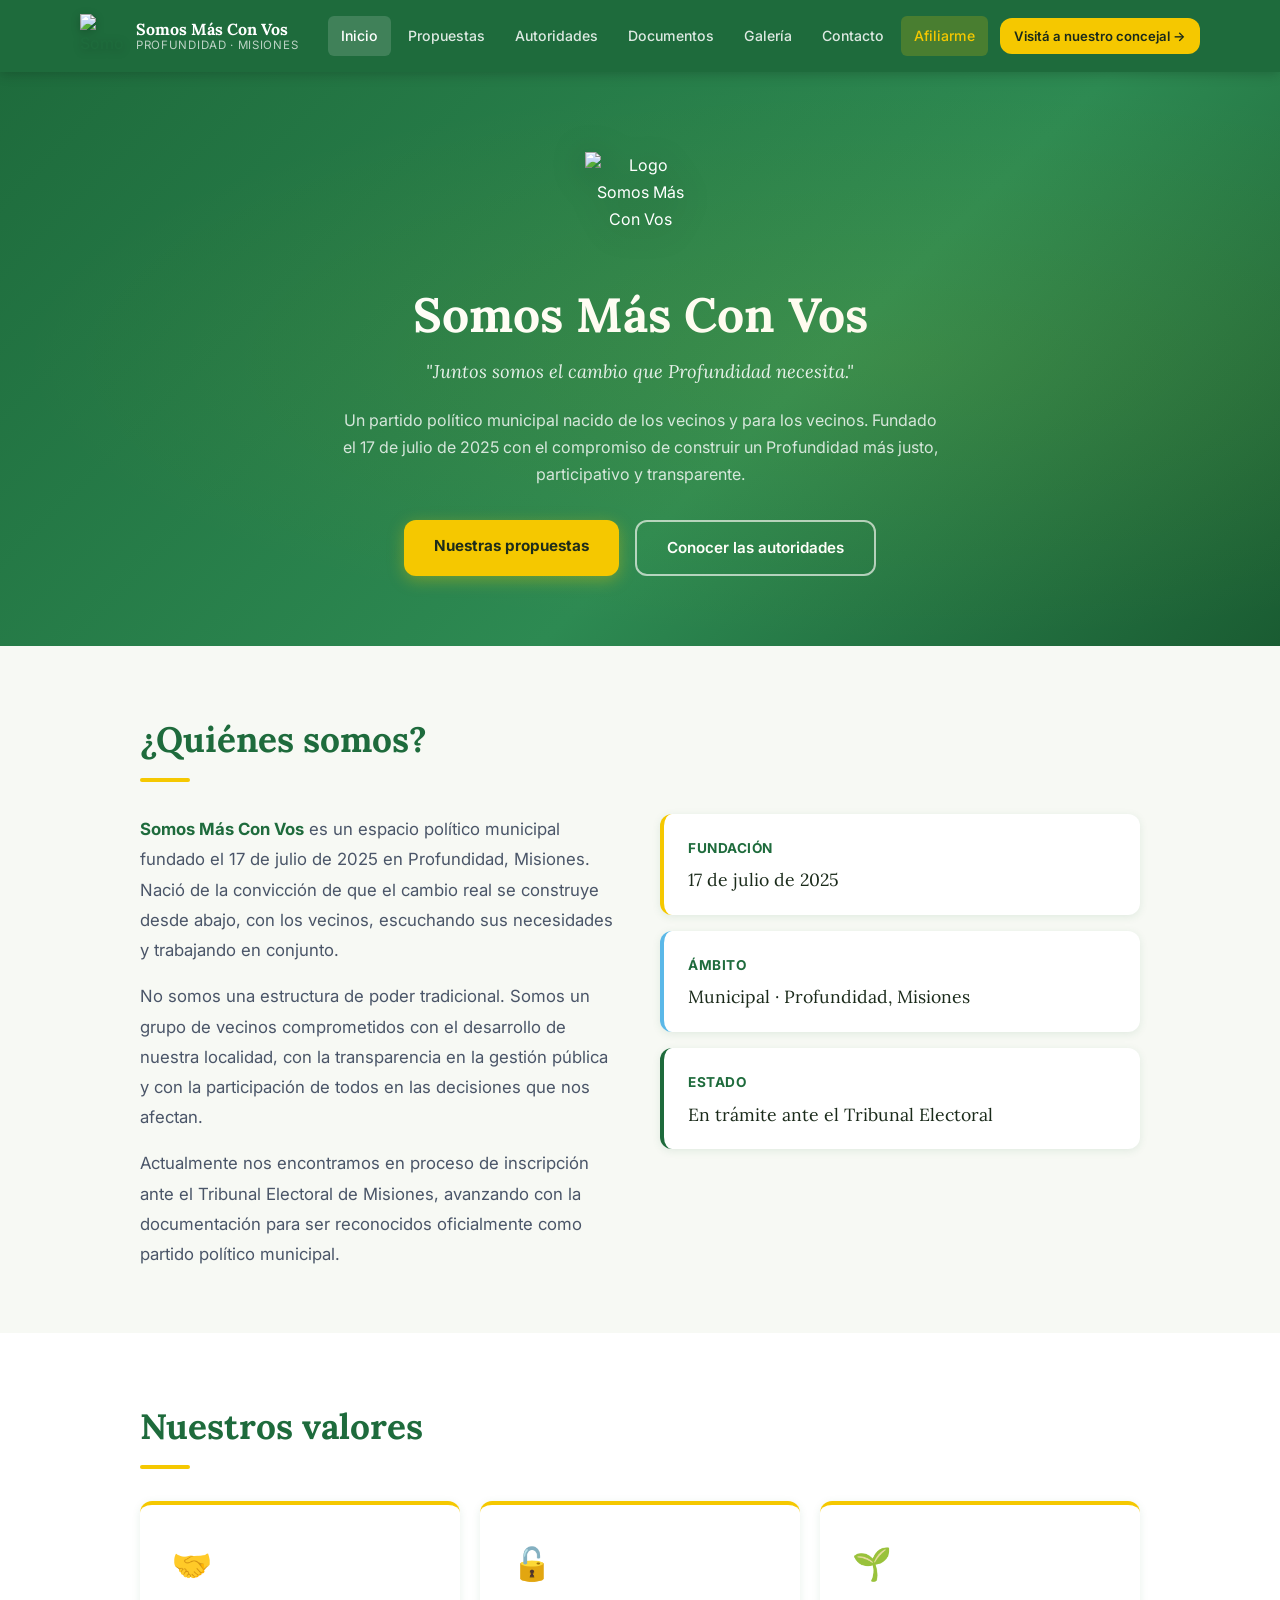
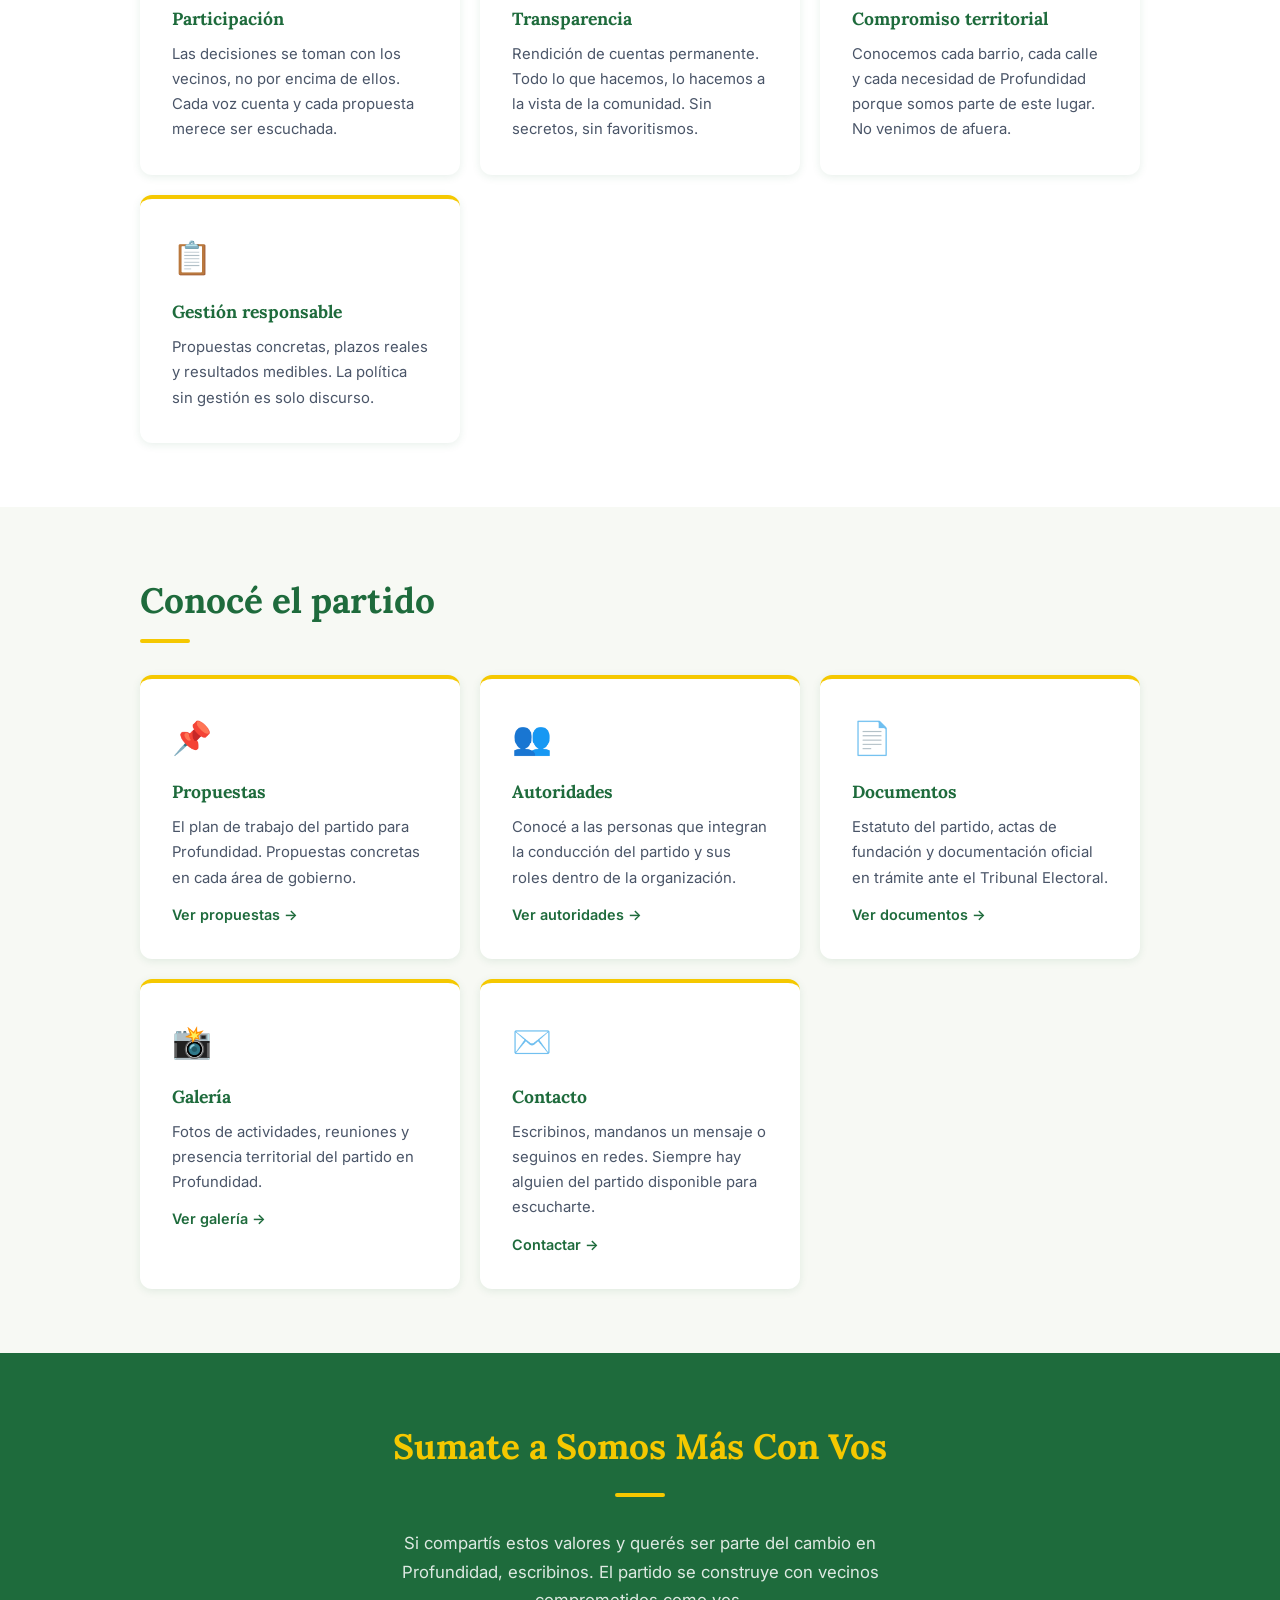
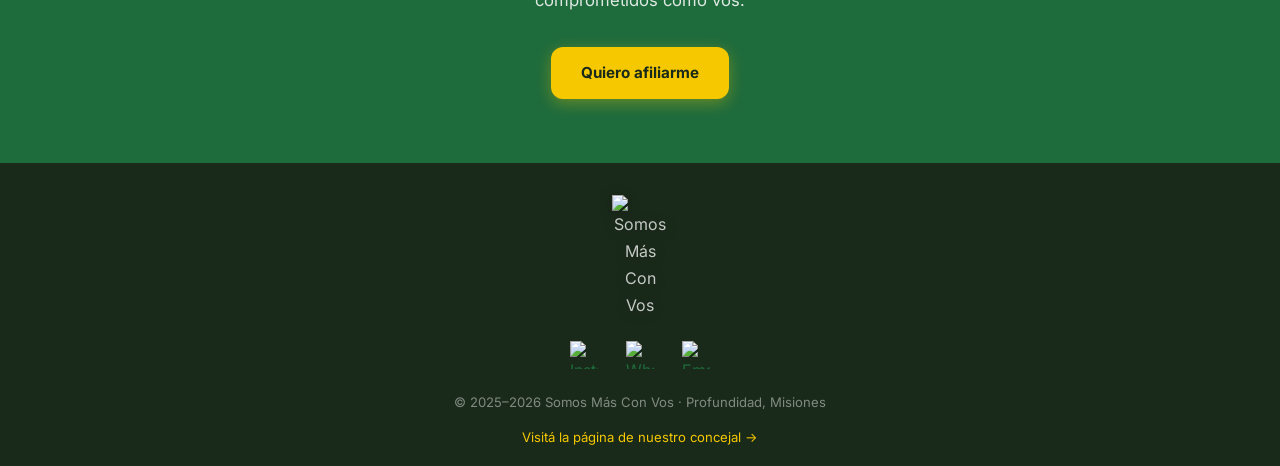
==== index.html @ 2249cd64 "Add files via upload" ====
<!DOCTYPE html>
<html lang="es">
<head>
    <meta charset="UTF-8">
    <meta name="viewport" content="width=device-width, initial-scale=1.0">
    <meta name="description" content="Somos Más Con Vos — Partido político municipal de Profundidad, Misiones. Conocé nuestras propuestas, autoridades y valores.">
    <meta property="og:title" content="Somos Más Con Vos — Profundidad, Misiones">
    <meta property="og:description" content="Juntos somos el cambio que Profundidad necesita.">
    <meta property="og:image" content="img/logo-somos.png">
    <title>Somos Más Con Vos — Profundidad, Misiones</title>
    <link rel="icon" href="img/logo-somos.png">
    <link rel="stylesheet" href="somos-estilo.css">
</head>
<body>

    <!-- HEADER -->
    <header class="somos-header">
        <div class="somos-header-inner">
            <a href="index.html" class="somos-logo">
                <img src="img/logo-somos.png" alt="Somos Más Con Vos">
                <div class="somos-logo-texto">
                    <span class="somos-logo-nombre">Somos Más Con Vos</span>
                    <span class="somos-logo-sub">Profundidad · Misiones</span>
                </div>
            </a>
            <button class="somos-hamburguesa" id="somosHamburguesa" aria-label="Abrir menú" aria-expanded="false">
                <span></span>
                <span></span>
                <span></span>
            </button>
            <nav class="somos-nav" aria-label="Navegación del partido">
                <ul>
                    <li><a href="index.html" class="activo">Inicio</a></li>
                    <li><a href="propuestas.html">Propuestas</a></li>
                    <li><a href="autoridades.html">Autoridades</a></li>
                    <li><a href="documentos.html">Documentos</a></li>
                    <li><a href="galeria.html">Galería</a></li>
                    <li><a href="contacto.html">Contacto</a></li>
                    <li><a href="afiliacion.html" style="background-color:rgba(245,200,0,0.20); color:var(--somos-amarillo);">Afiliarme</a></li>
                    <li><a href="https://gabisanchez.com.ar" target="_blank" rel="noopener" class="btn-volver-gabi">Visitá a nuestro concejal →</a></li>
                </ul>
            </nav>
        </div>
    </header>

    <main>

        <!-- HERO -->
        <section class="somos-hero" aria-label="Presentación del partido">
            <img class="somos-hero-logo" src="img/logo-somos.png" alt="Logo Somos Más Con Vos">
            <h1>Somos Más Con Vos</h1>
            <p class="frase">"Juntos somos el cambio que Profundidad necesita."</p>
            <p>Un partido político municipal nacido de los vecinos y para los vecinos. Fundado el 17 de julio de 2025 con el compromiso de construir un Profundidad más justo, participativo y transparente.</p>
            <div style="display:flex; gap:16px; justify-content:center; flex-wrap:wrap; margin-top:8px;">
                <a href="propuestas.html" class="btn-somos-primario">Nuestras propuestas</a>
                <a href="autoridades.html" class="btn-somos-secundario">Conocer las autoridades</a>
            </div>
        </section>

        <!-- QUIÉNES SOMOS -->
        <section class="somos-seccion fondo-claro" aria-labelledby="titulo-quienes">
            <div class="somos-contenedor">
                <h2 class="somos-seccion-titulo" id="titulo-quienes">¿Quiénes somos?</h2>
                <div class="somos-separador"></div>
                <div style="display:grid; grid-template-columns:1fr 1fr; gap:40px; align-items:start;">
                    <div>
                        <p style="font-size:1.05rem; color:var(--somos-gris); line-height:1.8; margin-bottom:16px;">
                            <strong style="color:var(--somos-verde);">Somos Más Con Vos</strong> es un espacio político municipal fundado el 17 de julio de 2025 en Profundidad, Misiones. Nació de la convicción de que el cambio real se construye desde abajo, con los vecinos, escuchando sus necesidades y trabajando en conjunto.
                        </p>
                        <p style="font-size:1.05rem; color:var(--somos-gris); line-height:1.8; margin-bottom:16px;">
                            No somos una estructura de poder tradicional. Somos un grupo de vecinos comprometidos con el desarrollo de nuestra localidad, con la transparencia en la gestión pública y con la participación de todos en las decisiones que nos afectan.
                        </p>
                        <p style="font-size:1.05rem; color:var(--somos-gris); line-height:1.8;">
                            Actualmente nos encontramos en proceso de inscripción ante el Tribunal Electoral de Misiones, avanzando con la documentación para ser reconocidos oficialmente como partido político municipal.
                        </p>
                    </div>
                    <div style="display:flex; flex-direction:column; gap:16px;">
                        <div style="background:var(--blanco); border-radius:var(--radio-md); padding:20px 24px; box-shadow:var(--sombra-sm); border-left:4px solid var(--somos-amarillo);">
                            <strong style="color:var(--somos-verde); font-size:0.85rem; text-transform:uppercase; letter-spacing:0.04em;">Fundación</strong>
                            <p style="font-size:1.1rem; color:var(--somos-oscuro); margin-top:4px; font-family:var(--fuente-titulo);">17 de julio de 2025</p>
                        </div>
                        <div style="background:var(--blanco); border-radius:var(--radio-md); padding:20px 24px; box-shadow:var(--sombra-sm); border-left:4px solid var(--somos-celeste);">
                            <strong style="color:var(--somos-verde); font-size:0.85rem; text-transform:uppercase; letter-spacing:0.04em;">Ámbito</strong>
                            <p style="font-size:1.1rem; color:var(--somos-oscuro); margin-top:4px; font-family:var(--fuente-titulo);">Municipal · Profundidad, Misiones</p>
                        </div>
                        <div style="background:var(--blanco); border-radius:var(--radio-md); padding:20px 24px; box-shadow:var(--sombra-sm); border-left:4px solid var(--somos-verde);">
                            <strong style="color:var(--somos-verde); font-size:0.85rem; text-transform:uppercase; letter-spacing:0.04em;">Estado</strong>
                            <p style="font-size:1.1rem; color:var(--somos-oscuro); margin-top:4px; font-family:var(--fuente-titulo);">En trámite ante el Tribunal Electoral</p>
                        </div>
                    </div>
                </div>
            </div>
        </section>

        <!-- VALORES -->
        <section class="somos-seccion" aria-labelledby="titulo-valores">
            <div class="somos-contenedor">
                <h2 class="somos-seccion-titulo" id="titulo-valores">Nuestros valores</h2>
                <div class="somos-separador"></div>
                <div class="somos-cards">
                    <div class="somos-card">
                        <div style="font-size:2rem; margin-bottom:12px;" aria-hidden="true">🤝</div>
                        <h3>Participación</h3>
                        <p>Las decisiones se toman con los vecinos, no por encima de ellos. Cada voz cuenta y cada propuesta merece ser escuchada.</p>
                    </div>
                    <div class="somos-card">
                        <div style="font-size:2rem; margin-bottom:12px;" aria-hidden="true">🔓</div>
                        <h3>Transparencia</h3>
                        <p>Rendición de cuentas permanente. Todo lo que hacemos, lo hacemos a la vista de la comunidad. Sin secretos, sin favoritismos.</p>
                    </div>
                    <div class="somos-card">
                        <div style="font-size:2rem; margin-bottom:12px;" aria-hidden="true">🌱</div>
                        <h3>Compromiso territorial</h3>
                        <p>Conocemos cada barrio, cada calle y cada necesidad de Profundidad porque somos parte de este lugar. No venimos de afuera.</p>
                    </div>
                    <div class="somos-card">
                        <div style="font-size:2rem; margin-bottom:12px;" aria-hidden="true">📋</div>
                        <h3>Gestión responsable</h3>
                        <p>Propuestas concretas, plazos reales y resultados medibles. La política sin gestión es solo discurso.</p>
                    </div>
                </div>
            </div>
        </section>

        <!-- SECCIONES DEL PARTIDO -->
        <section class="somos-seccion fondo-claro" aria-labelledby="titulo-secciones">
            <div class="somos-contenedor">
                <h2 class="somos-seccion-titulo" id="titulo-secciones">Conocé el partido</h2>
                <div class="somos-separador"></div>
                <div class="somos-cards">

                    <a href="propuestas.html" class="somos-card" style="text-decoration:none; display:block;">
                        <div style="font-size:2rem; margin-bottom:12px;" aria-hidden="true">📌</div>
                        <h3>Propuestas</h3>
                        <p>El plan de trabajo del partido para Profundidad. Propuestas concretas en cada área de gobierno.</p>
                        <p style="margin-top:12px; color:var(--somos-verde); font-weight:600; font-size:0.9rem;">Ver propuestas →</p>
                    </a>

                    <a href="autoridades.html" class="somos-card" style="text-decoration:none; display:block;">
                        <div style="font-size:2rem; margin-bottom:12px;" aria-hidden="true">👥</div>
                        <h3>Autoridades</h3>
                        <p>Conocé a las personas que integran la conducción del partido y sus roles dentro de la organización.</p>
                        <p style="margin-top:12px; color:var(--somos-verde); font-weight:600; font-size:0.9rem;">Ver autoridades →</p>
                    </a>

                    <a href="documentos.html" class="somos-card" style="text-decoration:none; display:block;">
                        <div style="font-size:2rem; margin-bottom:12px;" aria-hidden="true">📄</div>
                        <h3>Documentos</h3>
                        <p>Estatuto del partido, actas de fundación y documentación oficial en trámite ante el Tribunal Electoral.</p>
                        <p style="margin-top:12px; color:var(--somos-verde); font-weight:600; font-size:0.9rem;">Ver documentos →</p>
                    </a>

                    <a href="galeria.html" class="somos-card" style="text-decoration:none; display:block;">
                        <div style="font-size:2rem; margin-bottom:12px;" aria-hidden="true">📸</div>
                        <h3>Galería</h3>
                        <p>Fotos de actividades, reuniones y presencia territorial del partido en Profundidad.</p>
                        <p style="margin-top:12px; color:var(--somos-verde); font-weight:600; font-size:0.9rem;">Ver galería →</p>
                    </a>

                    <a href="contacto.html" class="somos-card" style="text-decoration:none; display:block;">
                        <div style="font-size:2rem; margin-bottom:12px;" aria-hidden="true">✉️</div>
                        <h3>Contacto</h3>
                        <p>Escribinos, mandanos un mensaje o seguinos en redes. Siempre hay alguien del partido disponible para escucharte.</p>
                        <p style="margin-top:12px; color:var(--somos-verde); font-weight:600; font-size:0.9rem;">Contactar →</p>
                    </a>

                </div>
            </div>
        </section>

        <!-- CTA FINAL -->
        <section class="somos-seccion fondo-verde" aria-label="Sumate al partido">
            <div class="somos-contenedor" style="text-align:center;">
                <h2 class="somos-seccion-titulo">Sumate a Somos Más Con Vos</h2>
                <div class="somos-separador" style="margin:16px auto var(--espacio-md);"></div>
                <p style="font-size:1.05rem; opacity:0.85; max-width:560px; margin:0 auto 32px; line-height:1.7;">
                    Si compartís estos valores y querés ser parte del cambio en Profundidad, escribinos. El partido se construye con vecinos comprometidos como vos.
                </p>
                <a href="afiliacion.html" class="btn-somos-primario">Quiero afiliarme</a>
            </div>
        </section>

    </main>

    <!-- FOOTER -->
    <footer class="somos-footer">
        <img class="somos-footer-logo" src="img/logo-somos.png" alt="Somos Más Con Vos">
        <nav class="somos-redes" aria-label="Redes sociales">
            <a href="https://www.instagram.com/somos.mas.con.vos" target="_blank" rel="noopener" aria-label="Instagram">
                <img src="img/instagram.png" alt="Instagram Somos Más Con Vos">
            </a>
            <a href="https://wa.me/+5493765148121" target="_blank" rel="noopener" aria-label="WhatsApp">
                <img src="img/whatsapp.png" alt="WhatsApp">
            </a>
            <a href="mailto:contacto.somosmasconvos@gmail.com" aria-label="Email">
                <img src="img/email.png" alt="Email">
            </a>
        </nav>
        <p id="footer-copy-somos"></p>
        <a href="https://gabisanchez.com.ar" target="_blank" rel="noopener" class="volver-gabi">Visitá la página de nuestro concejal →</a>
    </footer>

<script>document.getElementById("footer-copy-somos").innerHTML="&copy; 2025–"+new Date().getFullYear()+" Somos Más Con Vos · Profundidad, Misiones";</script>
    <script>
        (function(){
            var btn = document.getElementById('somosHamburguesa');
            var nav = document.querySelector('.somos-nav');
            if (!btn || !nav) return;
            btn.addEventListener('click', function(){
                var abierto = nav.classList.toggle('abierto');
                btn.classList.toggle('activo', abierto);
                btn.setAttribute('aria-expanded', String(abierto));
            });
            nav.querySelectorAll('a').forEach(function(a){
                a.addEventListener('click', function(){
                    nav.classList.remove('abierto');
                    btn.classList.remove('activo');
                    btn.setAttribute('aria-expanded','false');
                });
            });
        })();
    </script>
</body>
</html>
---- somos-estilo.css ----
/* ============================================================
   somos-estilo.css — Hoja de estilos de Somos Más Con Vos
   Identidad visual propia basada en los colores del logo
   ============================================================ */

@import url('https://fonts.googleapis.com/css2?family=Lora:ital,wght@0,400;0,600;0,700;1,400&family=Inter:wght@300;400;500;600&display=swap');

/* ============================================================
   VARIABLES
   ============================================================ */
:root {
    /* Paleta del partido */
    --somos-amarillo:     #f5c800;
    --somos-celeste:      #5bb8e8;
    --somos-verde:        #1e6b3c;
    --somos-marron:       #8b5e3c;
    --somos-oscuro:       #1a2a1a;
    --somos-claro:        #f7f9f4;
    --somos-gris:         #4a5568;
    --somos-gris-claro:   #e8ede8;
    --blanco:             #ffffff;

    /* Tipografías */
    --fuente-titulo: 'Lora', Georgia, serif;
    --fuente-cuerpo: 'Inter', 'Segoe UI', sans-serif;

    /* Espaciados */
    --espacio-xs:  0.5rem;
    --espacio-sm:  1rem;
    --espacio-md:  2rem;
    --espacio-lg:  4rem;

    /* Bordes y sombras */
    --radio-sm:   6px;
    --radio-md:   12px;
    --radio-lg:   20px;
    --sombra-sm:  0 2px 8px rgba(30, 107, 60, 0.10);
    --sombra-md:  0 4px 20px rgba(30, 107, 60, 0.15);
    --sombra-lg:  0 8px 40px rgba(30, 107, 60, 0.20);

    --transicion: 0.25s ease;
}

/* ============================================================
   RESET Y BASE
   ============================================================ */
*, *::before, *::after {
    box-sizing: border-box;
    margin: 0;
    padding: 0;
}

html { font-size: 16px; scroll-behavior: smooth; }

body {
    font-family: var(--fuente-cuerpo);
    background-color: var(--blanco);
    color: var(--somos-oscuro);
    line-height: 1.7;
    -webkit-font-smoothing: antialiased;
}

img  { max-width: 100%; height: auto; display: block; }
ul   { list-style: none; }

a {
    color: var(--somos-verde);
    text-decoration: none;
    transition: color var(--transicion);
}
a:hover { color: var(--somos-oscuro); }

/* ============================================================
   HEADER
   ============================================================ */
.somos-header {
    position: sticky;
    top: 0;
    z-index: 100;
    background-color: var(--somos-verde);
    box-shadow: 0 2px 12px rgba(0,0,0,0.20);
}

.somos-header-inner {
    display: flex;
    justify-content: space-between;
    align-items: center;
    padding: 0 40px;
    height: 72px;
    max-width: 1200px;
    margin: 0 auto;
}

.somos-logo {
    display: flex;
    align-items: center;
    gap: 12px;
    text-decoration: none;
}

.somos-logo img {
    width: 44px;
    height: 44px;
    object-fit: contain;
    filter: drop-shadow(0 2px 4px rgba(0,0,0,0.20));
}

.somos-logo-texto {
    display: flex;
    flex-direction: column;
    line-height: 1.2;
}

.somos-logo-nombre {
    font-family: var(--fuente-titulo);
    font-size: 1rem;
    font-weight: 700;
    color: var(--blanco);
}

.somos-logo-sub {
    font-size: 0.72rem;
    color: rgba(255,255,255,0.70);
    text-transform: uppercase;
    letter-spacing: 0.06em;
}

/* ---- Navegación ---- */
.somos-nav ul {
    display: flex;
    gap: 4px;
    align-items: center;
}

.somos-nav ul li a {
    display: block;
    padding: 8px 13px;
    color: rgba(255,255,255,0.85);
    font-size: 0.88rem;
    font-weight: 500;
    border-radius: var(--radio-sm);
    transition: background-color var(--transicion), color var(--transicion);
}

.somos-nav ul li a:hover,
.somos-nav ul li a.activo {
    background-color: rgba(255,255,255,0.15);
    color: var(--blanco);
}

/* Botón "Volver al sitio de Gabi" */
.somos-nav .btn-volver-gabi {
    margin-left: 8px;
    padding: 7px 14px;
    background-color: var(--somos-amarillo);
    color: var(--somos-oscuro) !important;
    font-weight: 600;
    border-radius: var(--radio-md);
    font-size: 0.82rem;
}

.somos-nav .btn-volver-gabi:hover {
    background-color: #ffd700;
    background-color: var(--blanco);
    color: var(--somos-verde) !important;
}

/* ============================================================
   HERO
   ============================================================ */
.somos-hero {
    background: linear-gradient(135deg, var(--somos-verde) 0%, #2d8a52 60%, #1a5c32 100%);
    color: var(--blanco);
    text-align: center;
    padding: 80px 20px 70px;
    position: relative;
    overflow: hidden;
}

.somos-hero::before {
    content: '';
    position: absolute;
    inset: 0;
    background: radial-gradient(ellipse at 70% 50%, rgba(245,200,0,0.08) 0%, transparent 70%);
    pointer-events: none;
}

.somos-hero-logo {
    width: 110px;
    height: 110px;
    object-fit: contain;
    margin: 0 auto 24px;
    filter: drop-shadow(0 4px 16px rgba(0,0,0,0.30));
}

.somos-hero h1 {
    font-family: var(--fuente-titulo);
    font-size: clamp(2rem, 4vw, 3rem);
    font-weight: 700;
    margin-bottom: 12px;
    line-height: 1.2;
}

.somos-hero .frase {
    font-family: var(--fuente-titulo);
    font-style: italic;
    font-size: 1.15rem;
    opacity: 0.88;
    margin-bottom: 20px;
    max-width: 620px;
    margin-left: auto;
    margin-right: auto;
}

.somos-hero p {
    font-size: 1rem;
    max-width: 600px;
    margin: 0 auto 32px;
    opacity: 0.80;
    line-height: 1.7;
}

/* ============================================================
   BOTONES
   ============================================================ */
.btn-somos-primario {
    display: inline-block;
    padding: 13px 30px;
    background-color: var(--somos-amarillo);
    color: var(--somos-oscuro);
    font-weight: 700;
    font-size: 0.95rem;
    border-radius: var(--radio-md);
    transition: background-color var(--transicion), transform var(--transicion);
    box-shadow: 0 4px 16px rgba(245,200,0,0.35);
}

.btn-somos-primario:hover {
    background-color: #ffd700;
    color: var(--somos-oscuro);
    transform: translateY(-2px);
}

.btn-somos-secundario {
    display: inline-block;
    padding: 13px 30px;
    background-color: transparent;
    color: var(--blanco);
    font-weight: 600;
    font-size: 0.95rem;
    border: 2px solid rgba(255,255,255,0.65);
    border-radius: var(--radio-md);
    transition: background-color var(--transicion), border-color var(--transicion), transform var(--transicion);
}

.btn-somos-secundario:hover {
    background-color: rgba(255,255,255,0.12);
    border-color: var(--blanco);
    color: var(--blanco);
    transform: translateY(-2px);
}

.btn-somos-accion {
    display: inline-block;
    padding: 10px 24px;
    background-color: var(--somos-verde);
    color: var(--blanco);
    font-weight: 600;
    font-size: 0.9rem;
    border-radius: var(--radio-sm);
    transition: background-color var(--transicion), transform var(--transicion);
}

.btn-somos-accion:hover {
    background-color: var(--somos-oscuro);
    color: var(--blanco);
    transform: translateY(-2px);
}

/* ============================================================
   SECCIÓN GENÉRICA
   ============================================================ */
.somos-seccion {
    padding: var(--espacio-lg) 20px;
}

.somos-seccion.fondo-claro {
    background-color: var(--somos-claro);
}

.somos-seccion.fondo-verde {
    background-color: var(--somos-verde);
    color: var(--blanco);
}

.somos-contenedor {
    max-width: 1000px;
    margin: 0 auto;
}

.somos-seccion-titulo {
    font-family: var(--fuente-titulo);
    font-size: clamp(1.6rem, 3vw, 2.2rem);
    color: var(--somos-verde);
    margin-bottom: 8px;
}

.somos-seccion.fondo-verde .somos-seccion-titulo {
    color: var(--somos-amarillo);
}

.somos-separador {
    width: 50px;
    height: 4px;
    background-color: var(--somos-amarillo);
    border-radius: 2px;
    margin-bottom: var(--espacio-md);
}

/* ============================================================
   CARDS GENÉRICAS
   ============================================================ */
.somos-cards {
    display: grid;
    grid-template-columns: repeat(auto-fit, minmax(260px, 1fr));
    gap: 20px;
    margin-top: var(--espacio-md);
}

.somos-card {
    background-color: var(--blanco);
    border-radius: var(--radio-md);
    box-shadow: var(--sombra-sm);
    padding: var(--espacio-md);
    border-top: 4px solid var(--somos-amarillo);
    transition: transform var(--transicion), box-shadow var(--transicion);
}

.somos-card:hover {
    transform: translateY(-5px);
    box-shadow: var(--sombra-lg);
}

.somos-card h3 {
    font-family: var(--fuente-titulo);
    font-size: 1.1rem;
    color: var(--somos-verde);
    margin-bottom: 8px;
}

.somos-card p {
    font-size: 0.93rem;
    color: var(--somos-gris);
    line-height: 1.7;
}

/* ============================================================
   FOOTER
   ============================================================ */
.somos-footer {
    background-color: var(--somos-oscuro);
    color: rgba(255,255,255,0.75);
    text-align: center;
    padding: var(--espacio-md) 20px var(--espacio-sm);
}

.somos-footer-logo {
    width: 56px;
    margin: 0 auto var(--espacio-sm);
    filter: drop-shadow(0 2px 6px rgba(0,0,0,0.30));
}

.somos-redes {
    display: flex;
    justify-content: center;
    gap: 16px;
    margin-bottom: var(--espacio-sm);
    flex-wrap: wrap;
}

.somos-redes a {
    display: flex;
    align-items: center;
    justify-content: center;
    width: 40px;
    height: 40px;
    border-radius: 50%;
    background-color: transparent;
    transition: transform var(--transicion), opacity var(--transicion);
}

.somos-redes a:hover {
    transform: translateY(-3px);
    opacity: 0.80;
}

.somos-redes img {
    width: 28px;
    height: 28px;
    object-fit: contain;
}

.somos-redes a:hover img {
    opacity: 0.75;
}

.somos-footer p {
    font-size: 0.82rem;
    color: rgba(255,255,255,0.45);
    margin-top: var(--espacio-sm);
}

.somos-footer .volver-gabi {
    display: inline-block;
    margin-top: 12px;
    font-size: 0.82rem;
    color: var(--somos-amarillo);
    border-bottom: 1px solid transparent;
    transition: border-color var(--transicion);
}

.somos-footer .volver-gabi:hover {
    border-bottom-color: var(--somos-amarillo);
    color: var(--somos-amarillo);
}

/* ============================================================
   MENÚ HAMBURGUESA
   ============================================================ */
.somos-hamburguesa {
    display: none;
    flex-direction: column;
    justify-content: center;
    gap: 5px;
    background: none;
    border: none;
    cursor: pointer;
    padding: 8px;
    border-radius: var(--radio-sm);
    transition: background-color var(--transicion);
}

.somos-hamburguesa:hover {
    background-color: rgba(255,255,255,0.10);
}

.somos-hamburguesa span {
    display: block;
    width: 24px;
    height: 2px;
    background-color: var(--blanco);
    border-radius: 2px;
    transition: transform 0.3s ease, opacity 0.3s ease;
}

.somos-hamburguesa.activo span:nth-child(1) {
    transform: translateY(7px) rotate(45deg);
}
.somos-hamburguesa.activo span:nth-child(2) {
    opacity: 0;
}
.somos-hamburguesa.activo span:nth-child(3) {
    transform: translateY(-7px) rotate(-45deg);
}

/* ============================================================
   MEDIA QUERIES
   ============================================================ */
@media (max-width: 900px) {
    .somos-header {
        position: relative;
    }

    .somos-header-inner {
        flex-direction: row;
        justify-content: space-between;
        height: auto;
        padding: 12px 16px;
        flex-wrap: nowrap;
    }

    .somos-hamburguesa {
        display: flex;
        flex-shrink: 0;
    }

    .somos-nav {
        display: none;
        position: absolute;
        top: 100%;
        left: 0;
        right: 0;
        background-color: var(--somos-verde);
        padding: 12px 16px 20px;
        box-shadow: 0 8px 24px rgba(0,0,0,0.25);
        z-index: 99;
    }

    .somos-nav.abierto {
        display: block;
    }

    .somos-nav ul {
        flex-direction: column;
        gap: 4px;
        align-items: stretch;
    }

    .somos-nav ul li a {
        font-size: 0.95rem;
        padding: 10px 14px;
        display: block;
        border-radius: var(--radio-sm);
    }

    .somos-nav .btn-volver-gabi {
        margin-left: 0;
        margin-top: 8px;
        text-align: center;
        display: block;
    }

    .somos-hero {
        padding: 56px 20px 48px;
    }

    .somos-hero-logo {
        width: 80px;
        height: 80px;
    }

    .somos-seccion {
        padding: var(--espacio-md) 16px;
    }
}
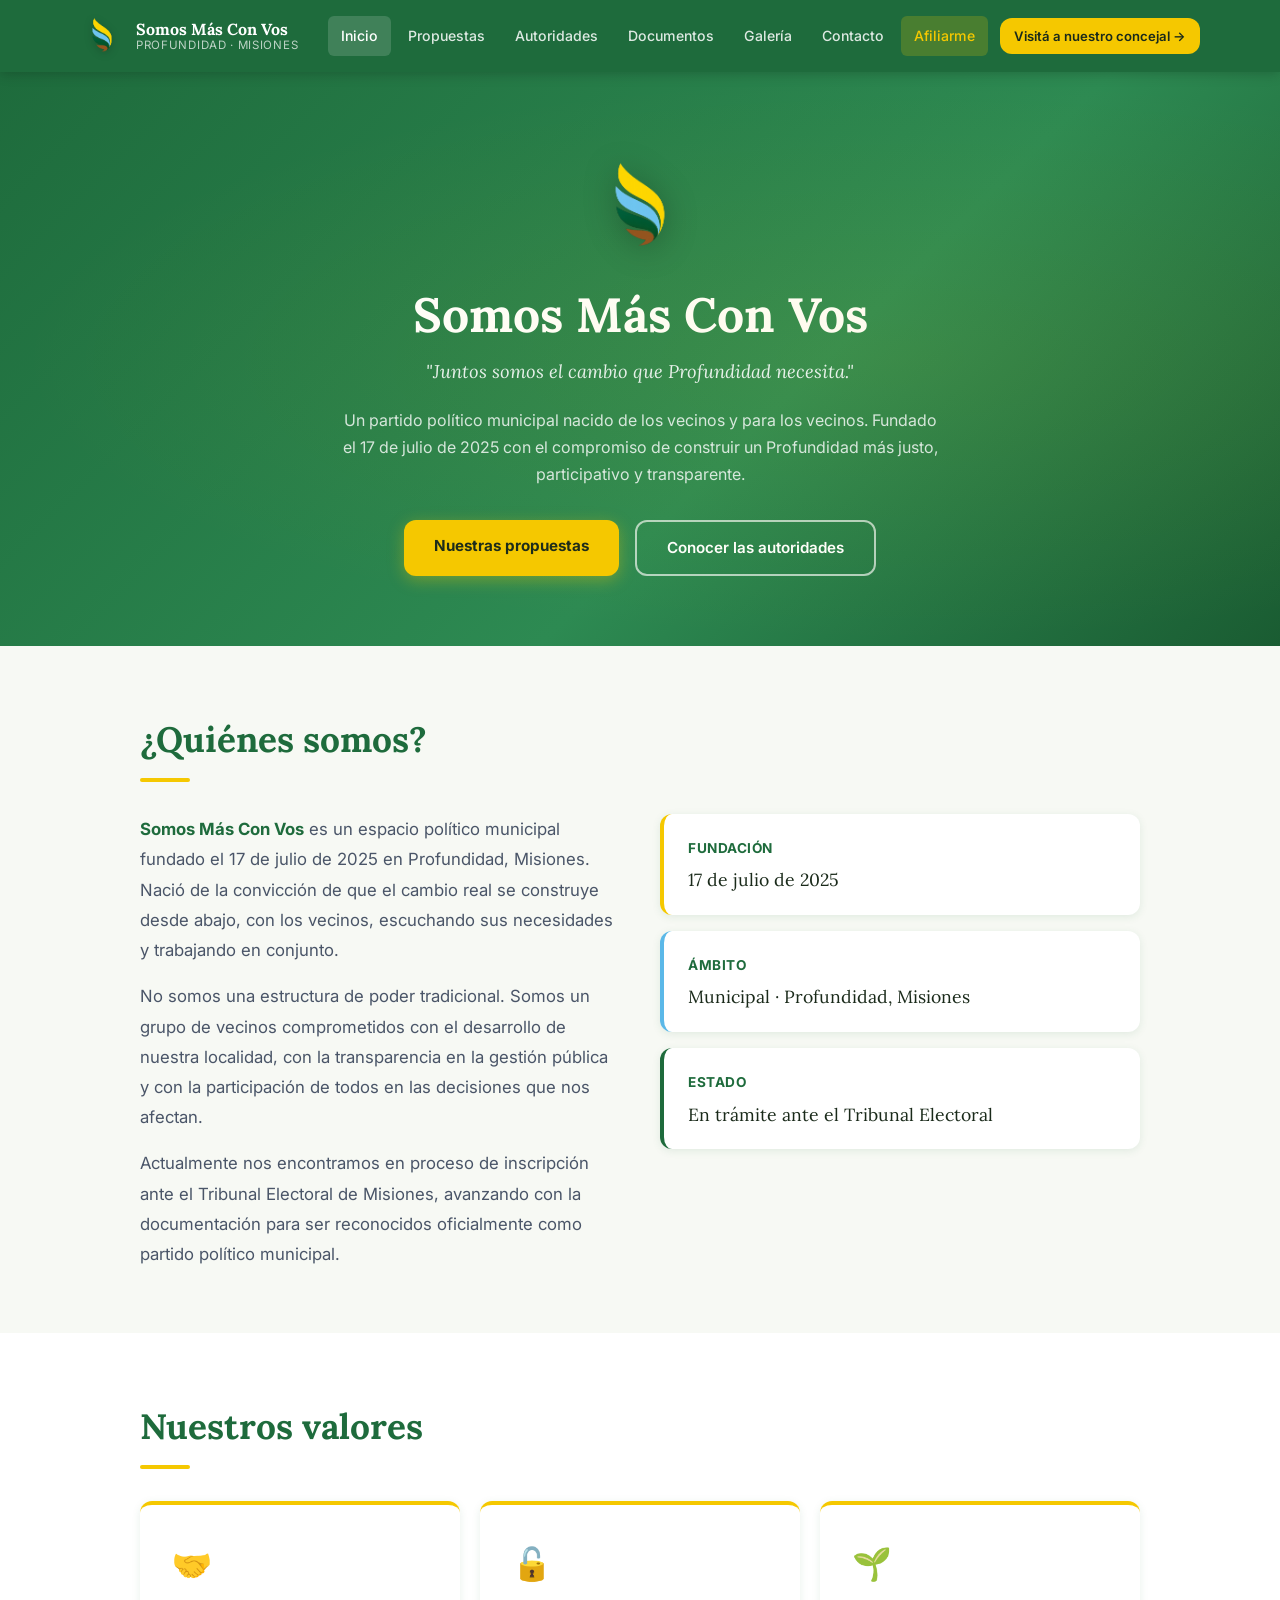
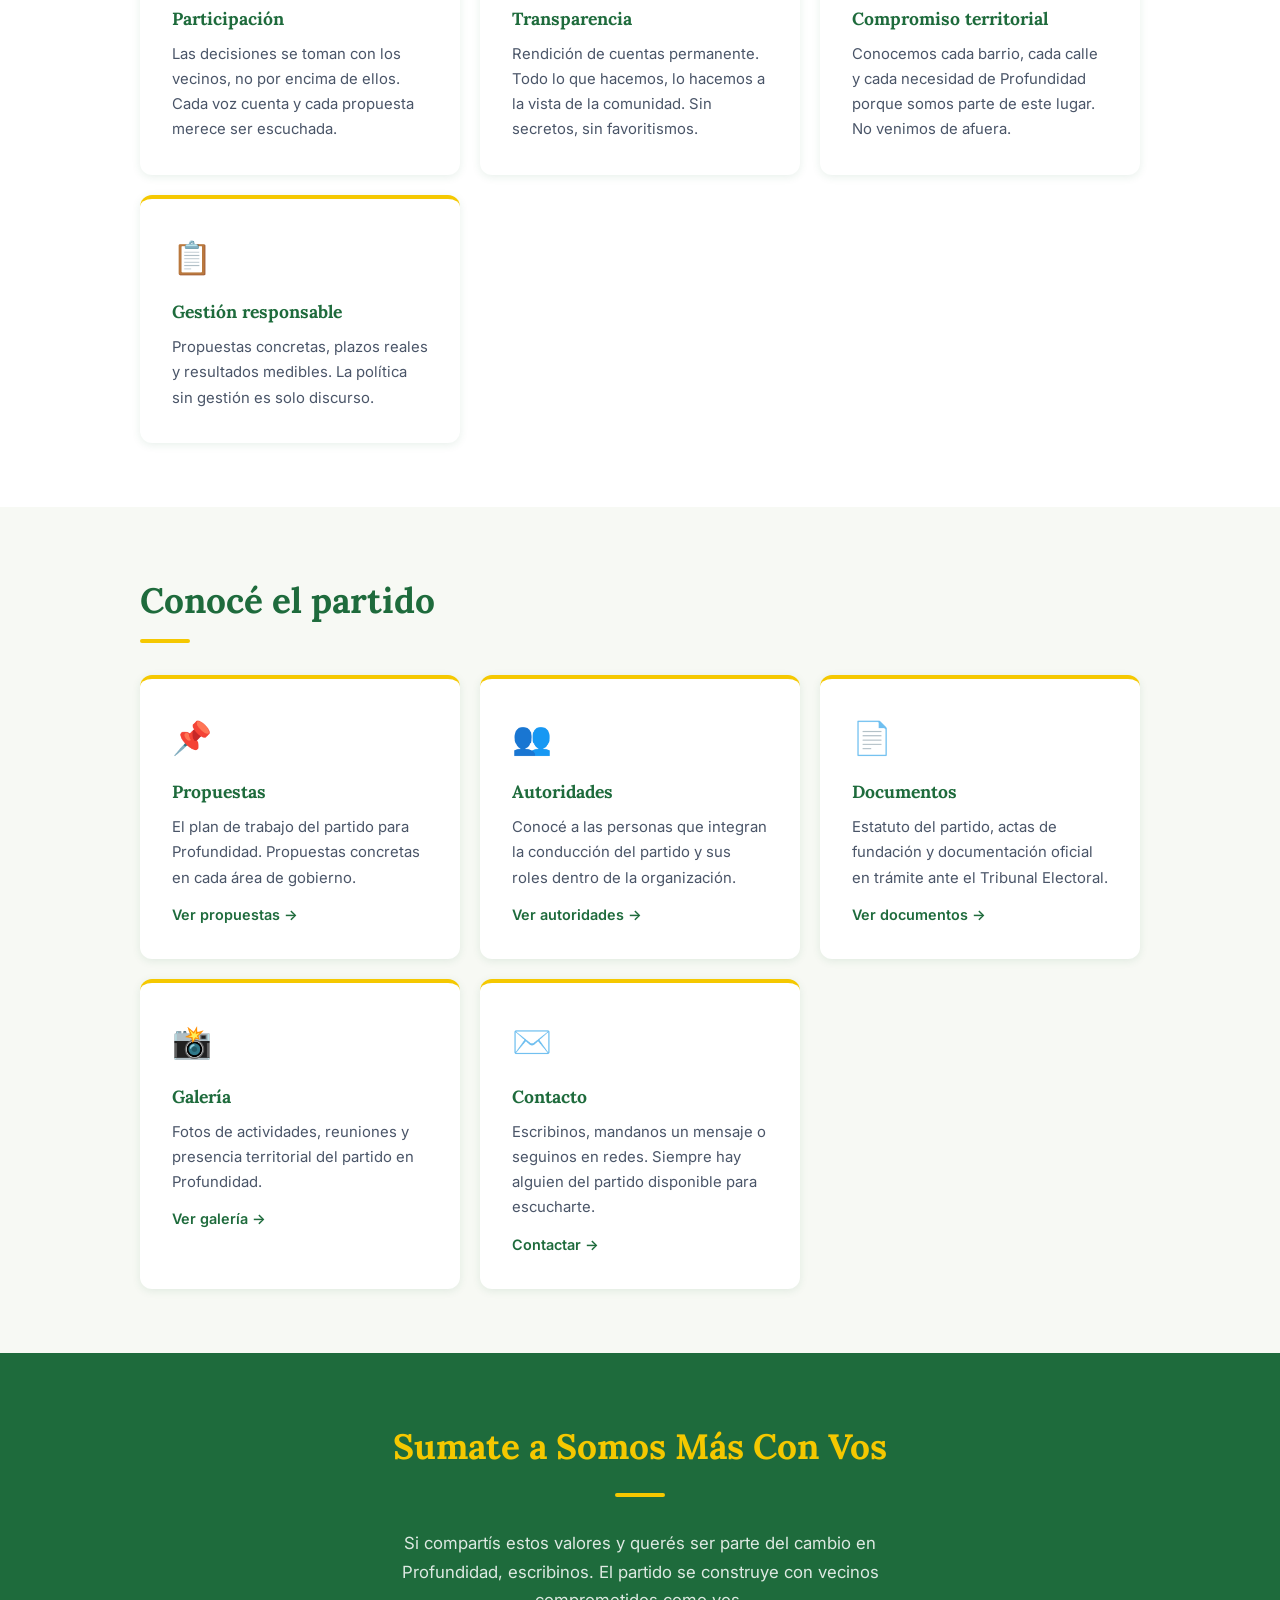
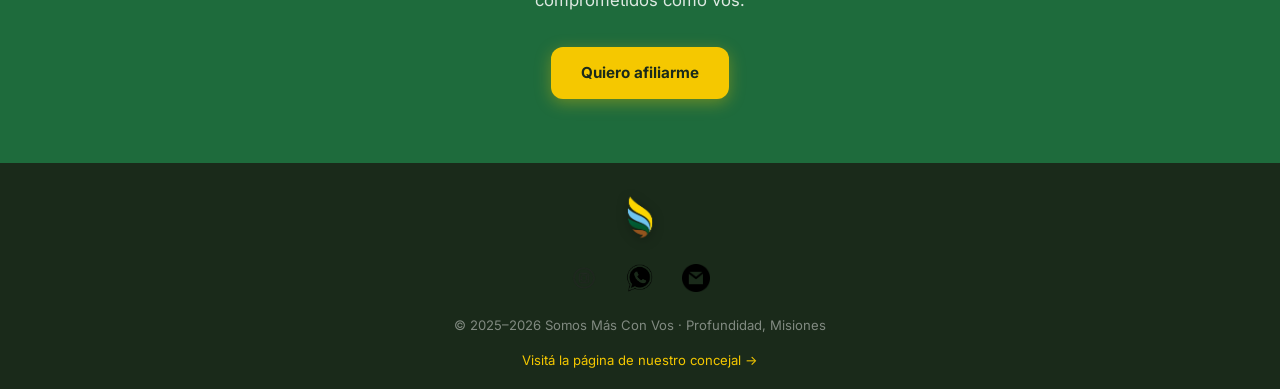
==== commit f91502cd: "Update index.html" ====
--- a/index.html
+++ b/index.html
@@ -4,9 +4,21 @@
     <meta charset="UTF-8">
     <meta name="viewport" content="width=device-width, initial-scale=1.0">
     <meta name="description" content="Somos Más Con Vos — Partido político municipal de Profundidad, Misiones. Conocé nuestras propuestas, autoridades y valores.">
+
+    <!-- Open Graph (WhatsApp, Facebook, Telegram, etc.) -->
     <meta property="og:title" content="Somos Más Con Vos — Profundidad, Misiones">
     <meta property="og:description" content="Juntos somos el cambio que Profundidad necesita.">
-    <meta property="og:image" content="img/logo-somos.png">
+    <meta property="og:image" content="https://somosmasconvos.com.ar/img/logo-somos.png">
+    <meta property="og:url" content="https://somosmasconvos.com.ar/">
+    <meta property="og:type" content="website">
+    <meta property="og:locale" content="es_AR">
+
+    <!-- Twitter / X -->
+    <meta name="twitter:card" content="summary_large_image">
+    <meta name="twitter:title" content="Somos Más Con Vos — Profundidad, Misiones">
+    <meta name="twitter:description" content="Juntos somos el cambio que Profundidad necesita.">
+    <meta name="twitter:image" content="https://somosmasconvos.com.ar/img/logo-somos.png">
+
     <title>Somos Más Con Vos — Profundidad, Misiones</title>
     <link rel="icon" href="img/logo-somos.png">
     <link rel="stylesheet" href="somos-estilo.css">
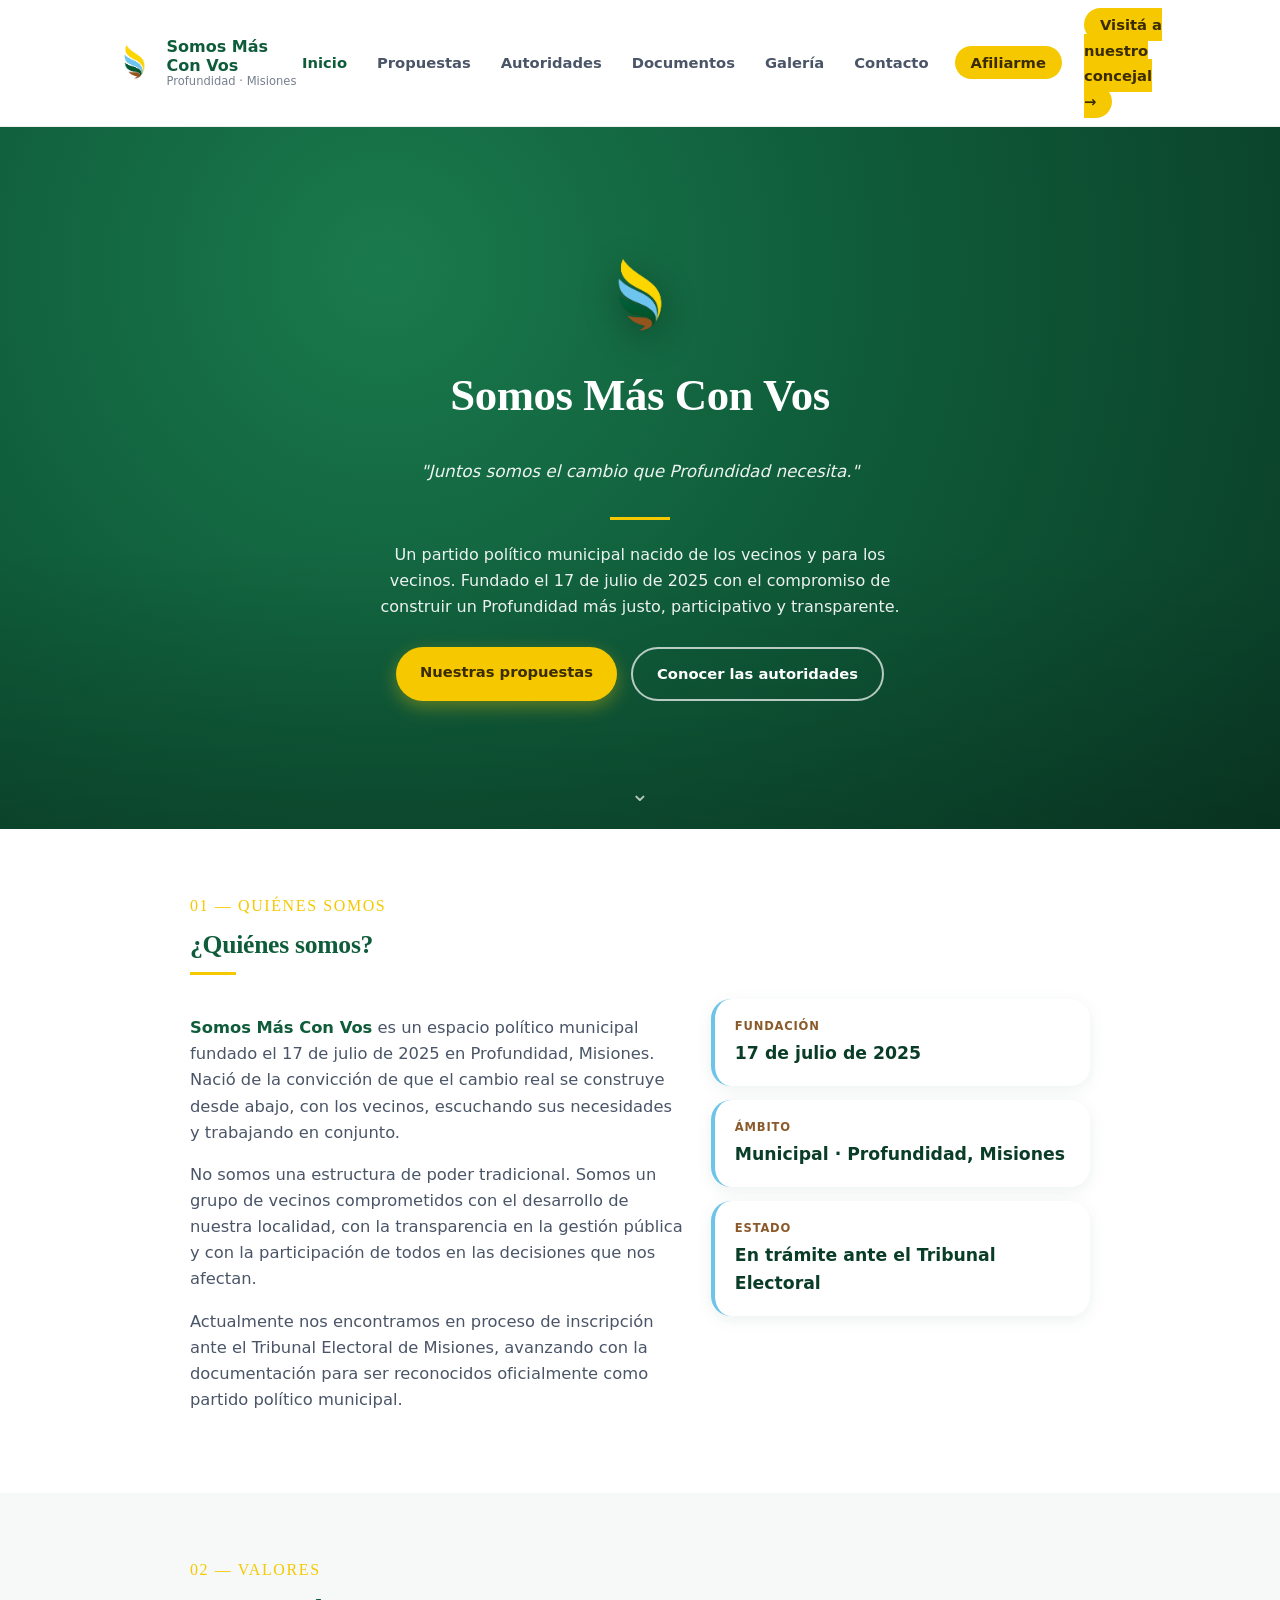
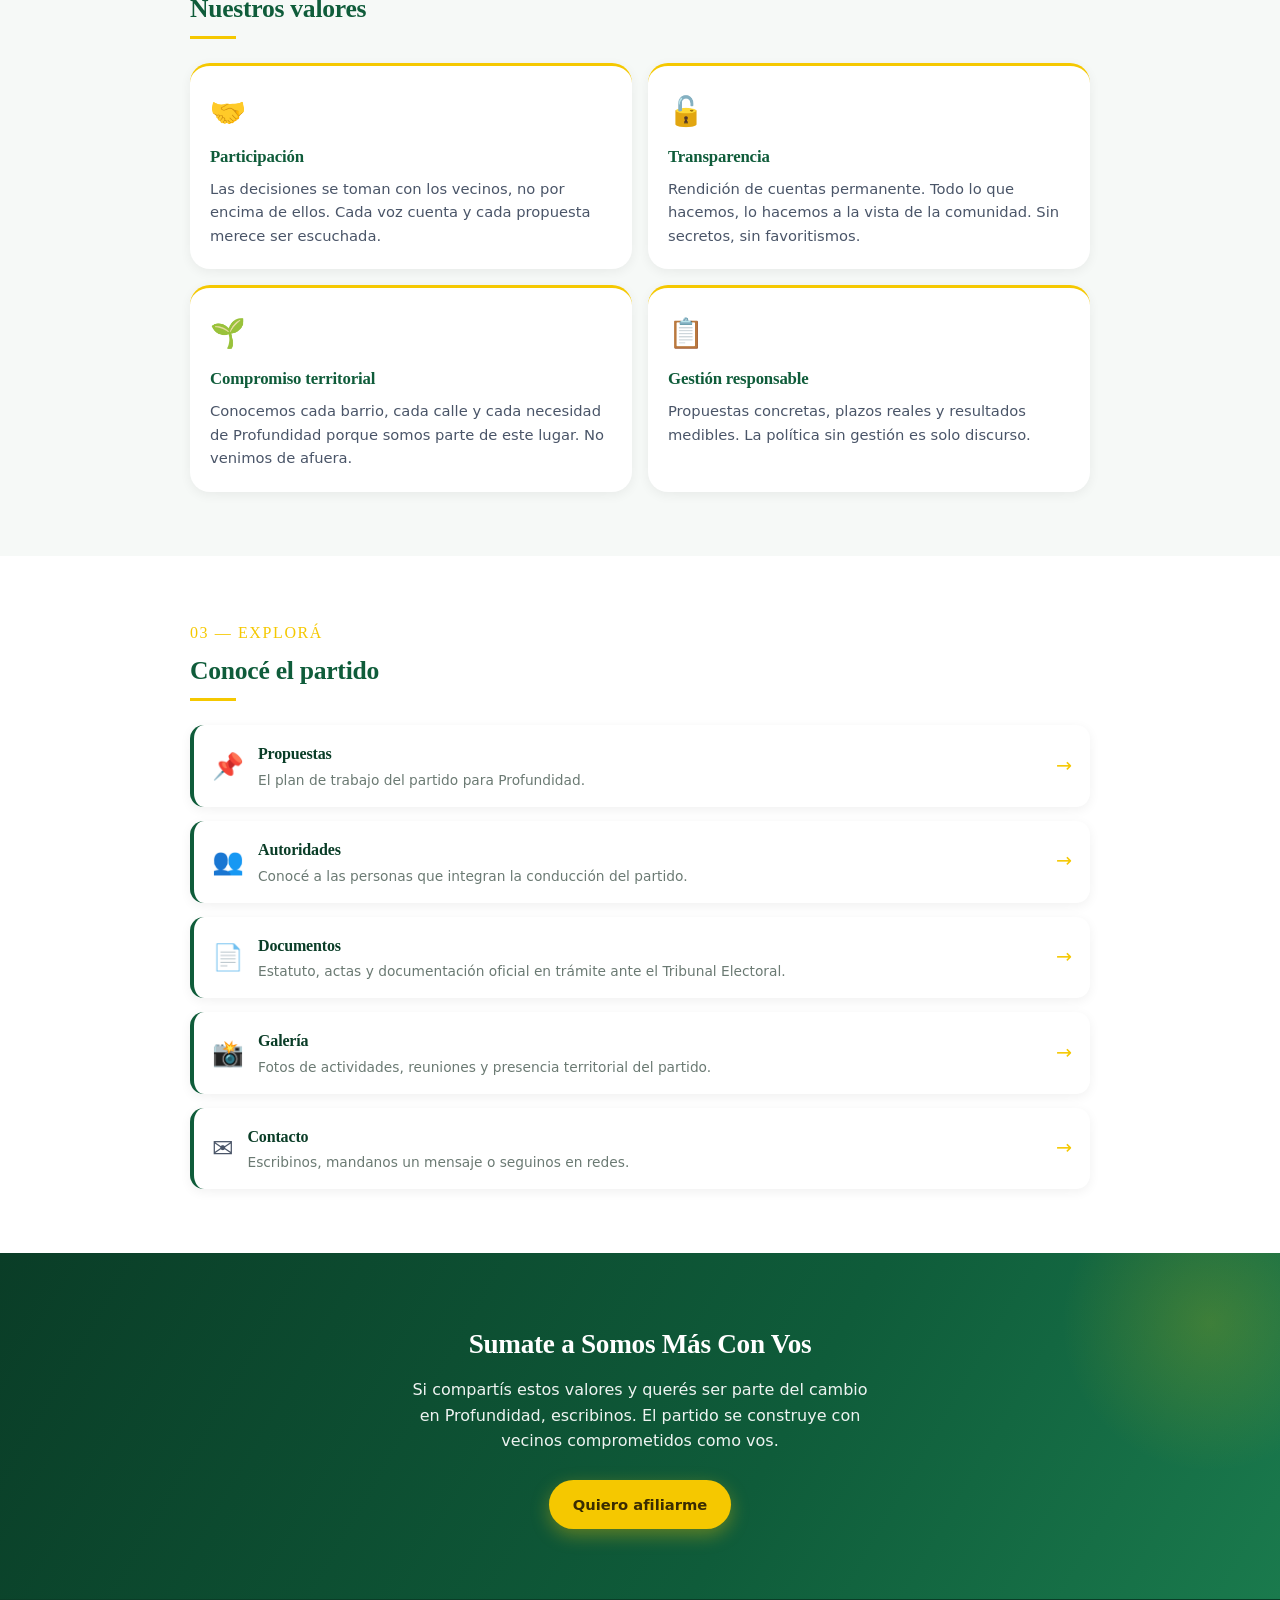
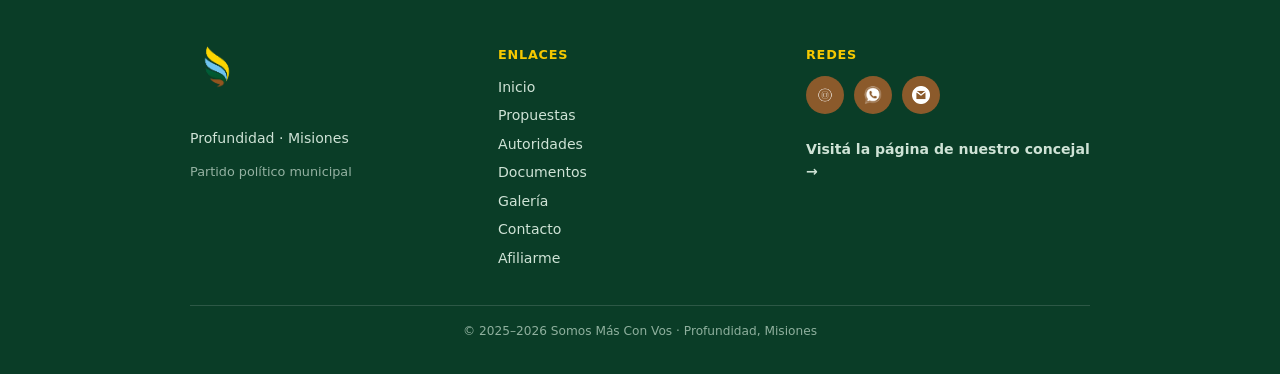
==== commit 01754586: "Refactor index.html for improved structure and styles Updated HTML structure and classes for better " ====
--- a/index.html
+++ b/index.html
@@ -48,7 +48,7 @@
                     <li><a href="documentos.html">Documentos</a></li>
                     <li><a href="galeria.html">Galería</a></li>
                     <li><a href="contacto.html">Contacto</a></li>
-                    <li><a href="afiliacion.html" style="background-color:rgba(245,200,0,0.20); color:var(--somos-amarillo);">Afiliarme</a></li>
+                    <li><a href="afiliacion.html" class="somos-nav-afiliarse">Afiliarme</a></li>
                     <li><a href="https://gabisanchez.com.ar" target="_blank" rel="noopener" class="btn-volver-gabi">Visitá a nuestro concejal →</a></li>
                 </ul>
             </nav>
@@ -62,42 +62,45 @@
             <img class="somos-hero-logo" src="img/logo-somos.png" alt="Logo Somos Más Con Vos">
             <h1>Somos Más Con Vos</h1>
             <p class="frase">"Juntos somos el cambio que Profundidad necesita."</p>
-            <p>Un partido político municipal nacido de los vecinos y para los vecinos. Fundado el 17 de julio de 2025 con el compromiso de construir un Profundidad más justo, participativo y transparente.</p>
-            <div style="display:flex; gap:16px; justify-content:center; flex-wrap:wrap; margin-top:8px;">
+            <div class="somos-linea"></div>
+            <p class="desc">Un partido político municipal nacido de los vecinos y para los vecinos. Fundado el 17 de julio de 2025 con el compromiso de construir un Profundidad más justo, participativo y transparente.</p>
+            <div class="somos-hero-btns">
                 <a href="propuestas.html" class="btn-somos-primario">Nuestras propuestas</a>
                 <a href="autoridades.html" class="btn-somos-secundario">Conocer las autoridades</a>
             </div>
+            <div class="somos-scroll-hint" aria-hidden="true">⌄</div>
         </section>
 
         <!-- QUIÉNES SOMOS -->
-        <section class="somos-seccion fondo-claro" aria-labelledby="titulo-quienes">
+        <section class="somos-seccion reveal" aria-labelledby="titulo-quienes">
             <div class="somos-contenedor">
+                <span class="somos-seccion-num">01 — Quiénes somos</span>
                 <h2 class="somos-seccion-titulo" id="titulo-quienes">¿Quiénes somos?</h2>
                 <div class="somos-separador"></div>
-                <div style="display:grid; grid-template-columns:1fr 1fr; gap:40px; align-items:start;">
+                <div class="somos-quienes-grid">
                     <div>
-                        <p style="font-size:1.05rem; color:var(--somos-gris); line-height:1.8; margin-bottom:16px;">
+                        <p>
                             <strong style="color:var(--somos-verde);">Somos Más Con Vos</strong> es un espacio político municipal fundado el 17 de julio de 2025 en Profundidad, Misiones. Nació de la convicción de que el cambio real se construye desde abajo, con los vecinos, escuchando sus necesidades y trabajando en conjunto.
                         </p>
-                        <p style="font-size:1.05rem; color:var(--somos-gris); line-height:1.8; margin-bottom:16px;">
+                        <p>
                             No somos una estructura de poder tradicional. Somos un grupo de vecinos comprometidos con el desarrollo de nuestra localidad, con la transparencia en la gestión pública y con la participación de todos en las decisiones que nos afectan.
                         </p>
-                        <p style="font-size:1.05rem; color:var(--somos-gris); line-height:1.8;">
+                        <p>
                             Actualmente nos encontramos en proceso de inscripción ante el Tribunal Electoral de Misiones, avanzando con la documentación para ser reconocidos oficialmente como partido político municipal.
                         </p>
                     </div>
-                    <div style="display:flex; flex-direction:column; gap:16px;">
-                        <div style="background:var(--blanco); border-radius:var(--radio-md); padding:20px 24px; box-shadow:var(--sombra-sm); border-left:4px solid var(--somos-amarillo);">
-                            <strong style="color:var(--somos-verde); font-size:0.85rem; text-transform:uppercase; letter-spacing:0.04em;">Fundación</strong>
-                            <p style="font-size:1.1rem; color:var(--somos-oscuro); margin-top:4px; font-family:var(--fuente-titulo);">17 de julio de 2025</p>
-                        </div>
-                        <div style="background:var(--blanco); border-radius:var(--radio-md); padding:20px 24px; box-shadow:var(--sombra-sm); border-left:4px solid var(--somos-celeste);">
-                            <strong style="color:var(--somos-verde); font-size:0.85rem; text-transform:uppercase; letter-spacing:0.04em;">Ámbito</strong>
-                            <p style="font-size:1.1rem; color:var(--somos-oscuro); margin-top:4px; font-family:var(--fuente-titulo);">Municipal · Profundidad, Misiones</p>
-                        </div>
-                        <div style="background:var(--blanco); border-radius:var(--radio-md); padding:20px 24px; box-shadow:var(--sombra-sm); border-left:4px solid var(--somos-verde);">
-                            <strong style="color:var(--somos-verde); font-size:0.85rem; text-transform:uppercase; letter-spacing:0.04em;">Estado</strong>
-                            <p style="font-size:1.1rem; color:var(--somos-oscuro); margin-top:4px; font-family:var(--fuente-titulo);">En trámite ante el Tribunal Electoral</p>
+                    <div class="somos-datos-col">
+                        <div class="somos-dato-card">
+                            <strong>Fundación</strong>
+                            <span>17 de julio de 2025</span>
+                        </div>
+                        <div class="somos-dato-card">
+                            <strong>Ámbito</strong>
+                            <span>Municipal · Profundidad, Misiones</span>
+                        </div>
+                        <div class="somos-dato-card">
+                            <strong>Estado</strong>
+                            <span>En trámite ante el Tribunal Electoral</span>
                         </div>
                     </div>
                 </div>
@@ -105,28 +108,29 @@
         </section>
 
         <!-- VALORES -->
-        <section class="somos-seccion" aria-labelledby="titulo-valores">
+        <section class="somos-seccion fondo-claro reveal" aria-labelledby="titulo-valores">
             <div class="somos-contenedor">
+                <span class="somos-seccion-num">02 — Valores</span>
                 <h2 class="somos-seccion-titulo" id="titulo-valores">Nuestros valores</h2>
                 <div class="somos-separador"></div>
                 <div class="somos-cards">
                     <div class="somos-card">
-                        <div style="font-size:2rem; margin-bottom:12px;" aria-hidden="true">🤝</div>
+                        <div style="font-size:1.8rem; margin-bottom:10px;" aria-hidden="true">🤝</div>
                         <h3>Participación</h3>
                         <p>Las decisiones se toman con los vecinos, no por encima de ellos. Cada voz cuenta y cada propuesta merece ser escuchada.</p>
                     </div>
                     <div class="somos-card">
-                        <div style="font-size:2rem; margin-bottom:12px;" aria-hidden="true">🔓</div>
+                        <div style="font-size:1.8rem; margin-bottom:10px;" aria-hidden="true">🔓</div>
                         <h3>Transparencia</h3>
                         <p>Rendición de cuentas permanente. Todo lo que hacemos, lo hacemos a la vista de la comunidad. Sin secretos, sin favoritismos.</p>
                     </div>
                     <div class="somos-card">
-                        <div style="font-size:2rem; margin-bottom:12px;" aria-hidden="true">🌱</div>
+                        <div style="font-size:1.8rem; margin-bottom:10px;" aria-hidden="true">🌱</div>
                         <h3>Compromiso territorial</h3>
                         <p>Conocemos cada barrio, cada calle y cada necesidad de Profundidad porque somos parte de este lugar. No venimos de afuera.</p>
                     </div>
                     <div class="somos-card">
-                        <div style="font-size:2rem; margin-bottom:12px;" aria-hidden="true">📋</div>
+                        <div style="font-size:1.8rem; margin-bottom:10px;" aria-hidden="true">📋</div>
                         <h3>Gestión responsable</h3>
                         <p>Propuestas concretas, plazos reales y resultados medibles. La política sin gestión es solo discurso.</p>
                     </div>
@@ -135,45 +139,56 @@
         </section>
 
         <!-- SECCIONES DEL PARTIDO -->
-        <section class="somos-seccion fondo-claro" aria-labelledby="titulo-secciones">
+        <section class="somos-seccion reveal" aria-labelledby="titulo-secciones">
             <div class="somos-contenedor">
+                <span class="somos-seccion-num">03 — Explorá</span>
                 <h2 class="somos-seccion-titulo" id="titulo-secciones">Conocé el partido</h2>
                 <div class="somos-separador"></div>
-                <div class="somos-cards">
-
-                    <a href="propuestas.html" class="somos-card" style="text-decoration:none; display:block;">
-                        <div style="font-size:2rem; margin-bottom:12px;" aria-hidden="true">📌</div>
-                        <h3>Propuestas</h3>
-                        <p>El plan de trabajo del partido para Profundidad. Propuestas concretas en cada área de gobierno.</p>
-                        <p style="margin-top:12px; color:var(--somos-verde); font-weight:600; font-size:0.9rem;">Ver propuestas →</p>
-                    </a>
-
-                    <a href="autoridades.html" class="somos-card" style="text-decoration:none; display:block;">
-                        <div style="font-size:2rem; margin-bottom:12px;" aria-hidden="true">👥</div>
-                        <h3>Autoridades</h3>
-                        <p>Conocé a las personas que integran la conducción del partido y sus roles dentro de la organización.</p>
-                        <p style="margin-top:12px; color:var(--somos-verde); font-weight:600; font-size:0.9rem;">Ver autoridades →</p>
-                    </a>
-
-                    <a href="documentos.html" class="somos-card" style="text-decoration:none; display:block;">
-                        <div style="font-size:2rem; margin-bottom:12px;" aria-hidden="true">📄</div>
-                        <h3>Documentos</h3>
-                        <p>Estatuto del partido, actas de fundación y documentación oficial en trámite ante el Tribunal Electoral.</p>
-                        <p style="margin-top:12px; color:var(--somos-verde); font-weight:600; font-size:0.9rem;">Ver documentos →</p>
-                    </a>
-
-                    <a href="galeria.html" class="somos-card" style="text-decoration:none; display:block;">
-                        <div style="font-size:2rem; margin-bottom:12px;" aria-hidden="true">📸</div>
-                        <h3>Galería</h3>
-                        <p>Fotos de actividades, reuniones y presencia territorial del partido en Profundidad.</p>
-                        <p style="margin-top:12px; color:var(--somos-verde); font-weight:600; font-size:0.9rem;">Ver galería →</p>
-                    </a>
-
-                    <a href="contacto.html" class="somos-card" style="text-decoration:none; display:block;">
-                        <div style="font-size:2rem; margin-bottom:12px;" aria-hidden="true">✉️</div>
-                        <h3>Contacto</h3>
-                        <p>Escribinos, mandanos un mensaje o seguinos en redes. Siempre hay alguien del partido disponible para escucharte.</p>
-                        <p style="margin-top:12px; color:var(--somos-verde); font-weight:600; font-size:0.9rem;">Contactar →</p>
+                <div class="somos-partido-grid">
+
+                    <a href="propuestas.html" class="somos-partido-card">
+                        <span class="icono" aria-hidden="true">📌</span>
+                        <div>
+                            <h3>Propuestas</h3>
+                            <p>El plan de trabajo del partido para Profundidad.</p>
+                        </div>
+                        <span class="flecha" aria-hidden="true">→</span>
+                    </a>
+
+                    <a href="autoridades.html" class="somos-partido-card">
+                        <span class="icono" aria-hidden="true">👥</span>
+                        <div>
+                            <h3>Autoridades</h3>
+                            <p>Conocé a las personas que integran la conducción del partido.</p>
+                        </div>
+                        <span class="flecha" aria-hidden="true">→</span>
+                    </a>
+
+                    <a href="documentos.html" class="somos-partido-card">
+                        <span class="icono" aria-hidden="true">📄</span>
+                        <div>
+                            <h3>Documentos</h3>
+                            <p>Estatuto, actas y documentación oficial en trámite ante el Tribunal Electoral.</p>
+                        </div>
+                        <span class="flecha" aria-hidden="true">→</span>
+                    </a>
+
+                    <a href="galeria.html" class="somos-partido-card">
+                        <span class="icono" aria-hidden="true">📸</span>
+                        <div>
+                            <h3>Galería</h3>
+                            <p>Fotos de actividades, reuniones y presencia territorial del partido.</p>
+                        </div>
+                        <span class="flecha" aria-hidden="true">→</span>
+                    </a>
+
+                    <a href="contacto.html" class="somos-partido-card">
+                        <span class="icono" aria-hidden="true">✉️</span>
+                        <div>
+                            <h3>Contacto</h3>
+                            <p>Escribinos, mandanos un mensaje o seguinos en redes.</p>
+                        </div>
+                        <span class="flecha" aria-hidden="true">→</span>
                     </a>
 
                 </div>
@@ -181,35 +196,49 @@
         </section>
 
         <!-- CTA FINAL -->
-        <section class="somos-seccion fondo-verde" aria-label="Sumate al partido">
-            <div class="somos-contenedor" style="text-align:center;">
-                <h2 class="somos-seccion-titulo">Sumate a Somos Más Con Vos</h2>
-                <div class="somos-separador" style="margin:16px auto var(--espacio-md);"></div>
-                <p style="font-size:1.05rem; opacity:0.85; max-width:560px; margin:0 auto 32px; line-height:1.7;">
-                    Si compartís estos valores y querés ser parte del cambio en Profundidad, escribinos. El partido se construye con vecinos comprometidos como vos.
-                </p>
-                <a href="afiliacion.html" class="btn-somos-primario">Quiero afiliarme</a>
-            </div>
+        <section class="somos-cta reveal" aria-label="Sumate al partido">
+            <h2>Sumate a Somos Más Con Vos</h2>
+            <p>Si compartís estos valores y querés ser parte del cambio en Profundidad, escribinos. El partido se construye con vecinos comprometidos como vos.</p>
+            <a href="afiliacion.html" class="btn-somos-primario">Quiero afiliarme</a>
         </section>
 
     </main>
 
     <!-- FOOTER -->
     <footer class="somos-footer">
-        <img class="somos-footer-logo" src="img/logo-somos.png" alt="Somos Más Con Vos">
-        <nav class="somos-redes" aria-label="Redes sociales">
-            <a href="https://www.instagram.com/somos.mas.con.vos" target="_blank" rel="noopener" aria-label="Instagram">
-                <img src="img/instagram.png" alt="Instagram Somos Más Con Vos">
-            </a>
-            <a href="https://wa.me/+5493765148121" target="_blank" rel="noopener" aria-label="WhatsApp">
-                <img src="img/whatsapp.png" alt="WhatsApp">
-            </a>
-            <a href="mailto:contacto.somosmasconvos@gmail.com" aria-label="Email">
-                <img src="img/email.png" alt="Email">
-            </a>
-        </nav>
-        <p id="footer-copy-somos"></p>
-        <a href="https://gabisanchez.com.ar" target="_blank" rel="noopener" class="volver-gabi">Visitá la página de nuestro concejal →</a>
+        <div class="somos-footer-grid">
+            <div class="somos-footer-col">
+                <img class="somos-footer-logo" src="img/logo-somos.png" alt="Somos Más Con Vos">
+                <p>Profundidad · Misiones</p>
+                <p style="opacity:.7; font-size:.8rem;">Partido político municipal</p>
+            </div>
+            <div class="somos-footer-col">
+                <h4>Enlaces</h4>
+                <a href="index.html">Inicio</a>
+                <a href="propuestas.html">Propuestas</a>
+                <a href="autoridades.html">Autoridades</a>
+                <a href="documentos.html">Documentos</a>
+                <a href="galeria.html">Galería</a>
+                <a href="contacto.html">Contacto</a>
+                <a href="afiliacion.html">Afiliarme</a>
+            </div>
+            <div class="somos-footer-col">
+                <h4>Redes</h4>
+                <nav class="somos-redes" aria-label="Redes sociales">
+                    <a href="https://www.instagram.com/somos.mas.con.vos" target="_blank" rel="noopener" aria-label="Instagram">
+                        <img src="img/instagram.png" alt="Instagram Somos Más Con Vos">
+                    </a>
+                    <a href="https://wa.me/+5493765148121" target="_blank" rel="noopener" aria-label="WhatsApp">
+                        <img src="img/whatsapp.png" alt="WhatsApp">
+                    </a>
+                    <a href="mailto:contacto.somosmasconvos@gmail.com" aria-label="Email">
+                        <img src="img/email.png" alt="Email">
+                    </a>
+                </nav>
+                <a href="https://gabisanchez.com.ar" target="_blank" rel="noopener" class="volver-gabi">Visitá la página de nuestro concejal →</a>
+            </div>
+        </div>
+        <p id="footer-copy-somos" class="somos-footer-bottom"></p>
     </footer>
 
 <script>document.getElementById("footer-copy-somos").innerHTML="&copy; 2025–"+new Date().getFullYear()+" Somos Más Con Vos · Profundidad, Misiones";</script>
@@ -231,6 +260,21 @@
                 });
             });
         })();
+
+        // Animación al hacer scroll
+        (function(){
+            var reveals = document.querySelectorAll('.reveal');
+            if (!reveals.length || !('IntersectionObserver' in window)) {
+                reveals.forEach(function(r){ r.classList.add('visible'); });
+                return;
+            }
+            var obs = new IntersectionObserver(function(entries){
+                entries.forEach(function(entry){
+                    if (entry.isIntersecting) { entry.target.classList.add('visible'); }
+                });
+            }, { threshold: 0.15 });
+            reveals.forEach(function(r){ obs.observe(r); });
+        })();
     </script>
 </body>
 </html>
--- a/somos-estilo.css
+++ b/somos-estilo.css
@@ -1,535 +1,229 @@
-/* ============================================================
-   somos-estilo.css — Hoja de estilos de Somos Más Con Vos
-   Identidad visual propia basada en los colores del logo
-   ============================================================ */
-
-@import url('https://fonts.googleapis.com/css2?family=Lora:ital,wght@0,400;0,600;0,700;1,400&family=Inter:wght@300;400;500;600&display=swap');
-
-/* ============================================================
-   VARIABLES
-   ============================================================ */
-:root {
-    /* Paleta del partido */
-    --somos-amarillo:     #f5c800;
-    --somos-celeste:      #5bb8e8;
-    --somos-verde:        #1e6b3c;
-    --somos-marron:       #8b5e3c;
-    --somos-oscuro:       #1a2a1a;
-    --somos-claro:        #f7f9f4;
-    --somos-gris:         #4a5568;
-    --somos-gris-claro:   #e8ede8;
-    --blanco:             #ffffff;
-
-    /* Tipografías */
-    --fuente-titulo: 'Lora', Georgia, serif;
-    --fuente-cuerpo: 'Inter', 'Segoe UI', sans-serif;
-
-    /* Espaciados */
-    --espacio-xs:  0.5rem;
-    --espacio-sm:  1rem;
-    --espacio-md:  2rem;
-    --espacio-lg:  4rem;
-
-    /* Bordes y sombras */
-    --radio-sm:   6px;
-    --radio-md:   12px;
-    --radio-lg:   20px;
-    --sombra-sm:  0 2px 8px rgba(30, 107, 60, 0.10);
-    --sombra-md:  0 4px 20px rgba(30, 107, 60, 0.15);
-    --sombra-lg:  0 8px 40px rgba(30, 107, 60, 0.20);
-
-    --transicion: 0.25s ease;
-}
-
-/* ============================================================
-   RESET Y BASE
-   ============================================================ */
-*, *::before, *::after {
-    box-sizing: border-box;
-    margin: 0;
-    padding: 0;
-}
-
-html { font-size: 16px; scroll-behavior: smooth; }
-
-body {
-    font-family: var(--fuente-cuerpo);
-    background-color: var(--blanco);
-    color: var(--somos-oscuro);
-    line-height: 1.7;
-    -webkit-font-smoothing: antialiased;
-}
-
-img  { max-width: 100%; height: auto; display: block; }
-ul   { list-style: none; }
-
-a {
-    color: var(--somos-verde);
-    text-decoration: none;
-    transition: color var(--transicion);
-}
-a:hover { color: var(--somos-oscuro); }
-
-/* ============================================================
-   HEADER
-   ============================================================ */
-.somos-header {
-    position: sticky;
-    top: 0;
-    z-index: 100;
-    background-color: var(--somos-verde);
-    box-shadow: 0 2px 12px rgba(0,0,0,0.20);
-}
-
-.somos-header-inner {
-    display: flex;
-    justify-content: space-between;
-    align-items: center;
-    padding: 0 40px;
-    height: 72px;
-    max-width: 1200px;
-    margin: 0 auto;
-}
-
-.somos-logo {
-    display: flex;
-    align-items: center;
-    gap: 12px;
-    text-decoration: none;
-}
-
-.somos-logo img {
-    width: 44px;
-    height: 44px;
-    object-fit: contain;
-    filter: drop-shadow(0 2px 4px rgba(0,0,0,0.20));
-}
-
-.somos-logo-texto {
-    display: flex;
-    flex-direction: column;
-    line-height: 1.2;
-}
-
-.somos-logo-nombre {
-    font-family: var(--fuente-titulo);
-    font-size: 1rem;
-    font-weight: 700;
-    color: var(--blanco);
-}
-
-.somos-logo-sub {
-    font-size: 0.72rem;
-    color: rgba(255,255,255,0.70);
-    text-transform: uppercase;
-    letter-spacing: 0.06em;
-}
-
-/* ---- Navegación ---- */
-.somos-nav ul {
-    display: flex;
-    gap: 4px;
-    align-items: center;
-}
-
-.somos-nav ul li a {
-    display: block;
-    padding: 8px 13px;
-    color: rgba(255,255,255,0.85);
-    font-size: 0.88rem;
-    font-weight: 500;
-    border-radius: var(--radio-sm);
-    transition: background-color var(--transicion), color var(--transicion);
-}
-
-.somos-nav ul li a:hover,
-.somos-nav ul li a.activo {
-    background-color: rgba(255,255,255,0.15);
-    color: var(--blanco);
-}
-
-/* Botón "Volver al sitio de Gabi" */
-.somos-nav .btn-volver-gabi {
-    margin-left: 8px;
-    padding: 7px 14px;
-    background-color: var(--somos-amarillo);
-    color: var(--somos-oscuro) !important;
-    font-weight: 600;
-    border-radius: var(--radio-md);
-    font-size: 0.82rem;
-}
-
-.somos-nav .btn-volver-gabi:hover {
-    background-color: #ffd700;
-    background-color: var(--blanco);
-    color: var(--somos-verde) !important;
-}
-
-/* ============================================================
-   HERO
-   ============================================================ */
-.somos-hero {
-    background: linear-gradient(135deg, var(--somos-verde) 0%, #2d8a52 60%, #1a5c32 100%);
-    color: var(--blanco);
-    text-align: center;
-    padding: 80px 20px 70px;
-    position: relative;
-    overflow: hidden;
-}
-
-.somos-hero::before {
-    content: '';
-    position: absolute;
-    inset: 0;
-    background: radial-gradient(ellipse at 70% 50%, rgba(245,200,0,0.08) 0%, transparent 70%);
-    pointer-events: none;
-}
-
-.somos-hero-logo {
-    width: 110px;
-    height: 110px;
-    object-fit: contain;
-    margin: 0 auto 24px;
-    filter: drop-shadow(0 4px 16px rgba(0,0,0,0.30));
-}
-
-.somos-hero h1 {
-    font-family: var(--fuente-titulo);
-    font-size: clamp(2rem, 4vw, 3rem);
-    font-weight: 700;
-    margin-bottom: 12px;
-    line-height: 1.2;
-}
-
-.somos-hero .frase {
-    font-family: var(--fuente-titulo);
-    font-style: italic;
-    font-size: 1.15rem;
-    opacity: 0.88;
-    margin-bottom: 20px;
-    max-width: 620px;
-    margin-left: auto;
-    margin-right: auto;
-}
-
-.somos-hero p {
-    font-size: 1rem;
-    max-width: 600px;
-    margin: 0 auto 32px;
-    opacity: 0.80;
-    line-height: 1.7;
-}
-
-/* ============================================================
-   BOTONES
-   ============================================================ */
-.btn-somos-primario {
-    display: inline-block;
-    padding: 13px 30px;
-    background-color: var(--somos-amarillo);
-    color: var(--somos-oscuro);
-    font-weight: 700;
-    font-size: 0.95rem;
-    border-radius: var(--radio-md);
-    transition: background-color var(--transicion), transform var(--transicion);
-    box-shadow: 0 4px 16px rgba(245,200,0,0.35);
-}
-
-.btn-somos-primario:hover {
-    background-color: #ffd700;
-    color: var(--somos-oscuro);
-    transform: translateY(-2px);
-}
-
-.btn-somos-secundario {
-    display: inline-block;
-    padding: 13px 30px;
-    background-color: transparent;
-    color: var(--blanco);
-    font-weight: 600;
-    font-size: 0.95rem;
-    border: 2px solid rgba(255,255,255,0.65);
-    border-radius: var(--radio-md);
-    transition: background-color var(--transicion), border-color var(--transicion), transform var(--transicion);
-}
-
-.btn-somos-secundario:hover {
-    background-color: rgba(255,255,255,0.12);
-    border-color: var(--blanco);
-    color: var(--blanco);
-    transform: translateY(-2px);
-}
-
-.btn-somos-accion {
-    display: inline-block;
-    padding: 10px 24px;
-    background-color: var(--somos-verde);
-    color: var(--blanco);
-    font-weight: 600;
-    font-size: 0.9rem;
-    border-radius: var(--radio-sm);
-    transition: background-color var(--transicion), transform var(--transicion);
-}
-
-.btn-somos-accion:hover {
-    background-color: var(--somos-oscuro);
-    color: var(--blanco);
-    transform: translateY(-2px);
-}
-
-/* ============================================================
-   SECCIÓN GENÉRICA
-   ============================================================ */
-.somos-seccion {
-    padding: var(--espacio-lg) 20px;
-}
-
-.somos-seccion.fondo-claro {
-    background-color: var(--somos-claro);
-}
-
-.somos-seccion.fondo-verde {
-    background-color: var(--somos-verde);
-    color: var(--blanco);
-}
-
-.somos-contenedor {
-    max-width: 1000px;
-    margin: 0 auto;
-}
-
-.somos-seccion-titulo {
-    font-family: var(--fuente-titulo);
-    font-size: clamp(1.6rem, 3vw, 2.2rem);
-    color: var(--somos-verde);
-    margin-bottom: 8px;
-}
-
-.somos-seccion.fondo-verde .somos-seccion-titulo {
-    color: var(--somos-amarillo);
-}
-
-.somos-separador {
-    width: 50px;
-    height: 4px;
-    background-color: var(--somos-amarillo);
-    border-radius: 2px;
-    margin-bottom: var(--espacio-md);
-}
-
-/* ============================================================
-   CARDS GENÉRICAS
-   ============================================================ */
-.somos-cards {
-    display: grid;
-    grid-template-columns: repeat(auto-fit, minmax(260px, 1fr));
-    gap: 20px;
-    margin-top: var(--espacio-md);
-}
-
-.somos-card {
-    background-color: var(--blanco);
-    border-radius: var(--radio-md);
-    box-shadow: var(--sombra-sm);
-    padding: var(--espacio-md);
-    border-top: 4px solid var(--somos-amarillo);
-    transition: transform var(--transicion), box-shadow var(--transicion);
-}
-
-.somos-card:hover {
-    transform: translateY(-5px);
-    box-shadow: var(--sombra-lg);
-}
-
-.somos-card h3 {
-    font-family: var(--fuente-titulo);
-    font-size: 1.1rem;
-    color: var(--somos-verde);
-    margin-bottom: 8px;
-}
-
-.somos-card p {
-    font-size: 0.93rem;
-    color: var(--somos-gris);
-    line-height: 1.7;
-}
-
-/* ============================================================
-   FOOTER
-   ============================================================ */
-.somos-footer {
-    background-color: var(--somos-oscuro);
-    color: rgba(255,255,255,0.75);
-    text-align: center;
-    padding: var(--espacio-md) 20px var(--espacio-sm);
-}
-
-.somos-footer-logo {
-    width: 56px;
-    margin: 0 auto var(--espacio-sm);
-    filter: drop-shadow(0 2px 6px rgba(0,0,0,0.30));
-}
-
-.somos-redes {
-    display: flex;
-    justify-content: center;
-    gap: 16px;
-    margin-bottom: var(--espacio-sm);
-    flex-wrap: wrap;
-}
-
-.somos-redes a {
-    display: flex;
-    align-items: center;
-    justify-content: center;
-    width: 40px;
-    height: 40px;
-    border-radius: 50%;
-    background-color: transparent;
-    transition: transform var(--transicion), opacity var(--transicion);
-}
-
-.somos-redes a:hover {
-    transform: translateY(-3px);
-    opacity: 0.80;
-}
-
-.somos-redes img {
-    width: 28px;
-    height: 28px;
-    object-fit: contain;
-}
-
-.somos-redes a:hover img {
-    opacity: 0.75;
-}
-
-.somos-footer p {
-    font-size: 0.82rem;
-    color: rgba(255,255,255,0.45);
-    margin-top: var(--espacio-sm);
-}
-
-.somos-footer .volver-gabi {
-    display: inline-block;
-    margin-top: 12px;
-    font-size: 0.82rem;
-    color: var(--somos-amarillo);
-    border-bottom: 1px solid transparent;
-    transition: border-color var(--transicion);
-}
-
-.somos-footer .volver-gabi:hover {
-    border-bottom-color: var(--somos-amarillo);
-    color: var(--somos-amarillo);
-}
-
-/* ============================================================
-   MENÚ HAMBURGUESA
-   ============================================================ */
-.somos-hamburguesa {
-    display: none;
-    flex-direction: column;
-    justify-content: center;
-    gap: 5px;
-    background: none;
-    border: none;
-    cursor: pointer;
-    padding: 8px;
-    border-radius: var(--radio-sm);
-    transition: background-color var(--transicion);
-}
-
-.somos-hamburguesa:hover {
-    background-color: rgba(255,255,255,0.10);
-}
-
-.somos-hamburguesa span {
-    display: block;
-    width: 24px;
-    height: 2px;
-    background-color: var(--blanco);
-    border-radius: 2px;
-    transition: transform 0.3s ease, opacity 0.3s ease;
-}
-
-.somos-hamburguesa.activo span:nth-child(1) {
-    transform: translateY(7px) rotate(45deg);
-}
-.somos-hamburguesa.activo span:nth-child(2) {
-    opacity: 0;
-}
-.somos-hamburguesa.activo span:nth-child(3) {
-    transform: translateY(-7px) rotate(-45deg);
-}
-
-/* ============================================================
-   MEDIA QUERIES
-   ============================================================ */
-@media (max-width: 900px) {
-    .somos-header {
-        position: relative;
-    }
-
-    .somos-header-inner {
-        flex-direction: row;
-        justify-content: space-between;
-        height: auto;
-        padding: 12px 16px;
-        flex-wrap: nowrap;
-    }
-
-    .somos-hamburguesa {
-        display: flex;
-        flex-shrink: 0;
-    }
-
-    .somos-nav {
-        display: none;
-        position: absolute;
-        top: 100%;
-        left: 0;
-        right: 0;
-        background-color: var(--somos-verde);
-        padding: 12px 16px 20px;
-        box-shadow: 0 8px 24px rgba(0,0,0,0.25);
-        z-index: 99;
-    }
-
-    .somos-nav.abierto {
-        display: block;
-    }
-
-    .somos-nav ul {
-        flex-direction: column;
-        gap: 4px;
-        align-items: stretch;
-    }
-
-    .somos-nav ul li a {
-        font-size: 0.95rem;
-        padding: 10px 14px;
-        display: block;
-        border-radius: var(--radio-sm);
-    }
-
-    .somos-nav .btn-volver-gabi {
-        margin-left: 0;
-        margin-top: 8px;
-        text-align: center;
-        display: block;
-    }
-
-    .somos-hero {
-        padding: 56px 20px 48px;
-    }
-
-    .somos-hero-logo {
-        width: 80px;
-        height: 80px;
-    }
-
-    .somos-seccion {
-        padding: var(--espacio-md) 16px;
-    }
-}
+/* ===================================================
+   SOMOS MÁS CON VOS — somos-estilo.css
+   Diseño editorial con animaciones al scroll
+   =================================================== */
+
+:root{
+  --somos-verde:#0F5C3A;
+  --somos-verde-oscuro:#0a3d27;
+  --somos-celeste:#6EC4E8;
+  --somos-amarillo:#F5C800;
+  --somos-marron:#8B5A2B;
+  --somos-gris:#4a5568;
+  --somos-gris-claro:#f6f9f7;
+  --blanco:#ffffff;
+
+  --fuente-titulo: Georgia, 'Times New Roman', serif;
+  --fuente-cuerpo: 'Segoe UI', system-ui, Arial, sans-serif;
+
+  --radio-sm:8px;
+  --radio-md:14px;
+  --radio-lg:20px;
+  --sombra-sm:0 3px 12px rgba(0,0,0,.06);
+  --sombra-md:0 8px 24px rgba(0,0,0,.10);
+  --transicion: .3s ease;
+
+  --espacio-sm:12px;
+  --espacio-md:24px;
+  --espacio-lg:48px;
+}
+
+*{box-sizing:border-box;}
+html{scroll-behavior:smooth;}
+body{
+  margin:0;
+  font-family:var(--fuente-cuerpo);
+  color:var(--somos-gris);
+  line-height:1.6;
+  background:var(--blanco);
+}
+h1,h2,h3{font-family:var(--fuente-titulo); letter-spacing:-.01em; margin:0;}
+a{color:inherit;}
+img{max-width:100%;}
+
+/* ===== ANIMACIÓN AL SCROLL ===== */
+.reveal{opacity:0; transform:translateY(28px); transition:opacity .7s ease, transform .7s ease;}
+.reveal.visible{opacity:1; transform:translateY(0);}
+
+/* ===== HEADER ===== */
+.somos-header{
+  position:sticky; top:0; z-index:50;
+  background:rgba(255,255,255,.96);
+  backdrop-filter:blur(6px);
+  border-bottom:1px solid #eee;
+}
+.somos-header-inner{
+  max-width:1100px; margin:0 auto;
+  display:flex; align-items:center; justify-content:space-between;
+  padding:12px 22px;
+}
+.somos-logo{display:flex; align-items:center; gap:10px; text-decoration:none;}
+.somos-logo img{height:38px;}
+.somos-logo-texto{display:flex; flex-direction:column; line-height:1.2;}
+.somos-logo-nombre{font-weight:800; color:var(--somos-verde); font-size:1rem;}
+.somos-logo-sub{font-size:.72rem; color:var(--somos-gris); opacity:.75;}
+
+.somos-hamburguesa{
+  display:none; flex-direction:column; gap:5px; background:none; border:none; cursor:pointer; padding:6px;
+}
+.somos-hamburguesa span{width:24px; height:2px; background:var(--somos-verde); border-radius:2px; transition:var(--transicion);}
+
+.somos-nav ul{display:flex; align-items:center; gap:22px; list-style:none; margin:0; padding:0;}
+.somos-nav a{
+  text-decoration:none; color:var(--somos-gris); font-size:.92rem; font-weight:600;
+  padding:8px 4px; border-radius:6px; transition:color var(--transicion);
+}
+.somos-nav a:hover, .somos-nav a.activo{color:var(--somos-verde);}
+.somos-nav a.somos-nav-afiliarse, .somos-nav a.btn-volver-gabi{
+  background:var(--somos-amarillo); color:#3a2c00 !important; padding:8px 16px; border-radius:20px;
+}
+
+/* ===== HERO ===== */
+.somos-hero{
+  position:relative; min-height:78vh;
+  display:flex; flex-direction:column; align-items:center; justify-content:center;
+  text-align:center; color:#fff; padding:40px 24px; overflow:hidden;
+  background:radial-gradient(circle at 30% 20%, #1a7a4d, var(--somos-verde) 45%, var(--somos-verde-oscuro) 100%);
+}
+.somos-hero::after{
+  content:""; position:absolute; inset:0;
+  background:linear-gradient(180deg, transparent 60%, rgba(0,0,0,.18));
+}
+.somos-hero > *{position:relative; z-index:2;}
+.somos-hero-logo{
+  width:96px; margin:0 auto 22px; display:block;
+  filter:drop-shadow(0 8px 18px rgba(0,0,0,.35));
+  animation:somos-flotar 5s ease-in-out infinite;
+}
+@keyframes somos-flotar{0%,100%{transform:translateY(0);} 50%{transform:translateY(-8px);}}
+.somos-hero h1{font-size:clamp(2rem,7vw,2.8rem); margin-bottom:10px;}
+.somos-hero .frase{font-size:1.05rem; font-style:italic; opacity:.92; margin-bottom:14px;}
+.somos-hero .somos-linea{width:60px; height:3px; background:var(--somos-amarillo); margin:18px auto 22px;}
+.somos-hero p.desc{max-width:540px; margin:0 auto 28px; opacity:.92; font-size:1rem;}
+.somos-hero-btns{display:flex; gap:14px; justify-content:center; flex-wrap:wrap;}
+
+.somos-scroll-hint{
+  position:absolute; bottom:18px; left:50%; transform:translateX(-50%);
+  color:rgba(255,255,255,.7); font-size:1.4rem; z-index:2;
+  animation:somos-bajar 1.8s ease-in-out infinite;
+}
+@keyframes somos-bajar{0%,100%{transform:translate(-50%,0); opacity:.5;} 50%{transform:translate(-50%,8px); opacity:1;}}
+
+/* ===== BOTONES ===== */
+.btn-somos-primario, .btn-somos-secundario, .btn-somos-accion{
+  padding:13px 24px; border-radius:30px; font-weight:700; text-decoration:none;
+  font-size:.92rem; display:inline-block; transition:transform var(--transicion), box-shadow var(--transicion);
+}
+.btn-somos-primario{background:var(--somos-amarillo); color:#3a2c00; box-shadow:0 6px 18px rgba(245,200,0,.35);}
+.btn-somos-primario:hover{transform:translateY(-2px); box-shadow:0 10px 22px rgba(245,200,0,.45);}
+.btn-somos-secundario{border:2px solid rgba(255,255,255,.7); color:#fff; background:transparent;}
+.btn-somos-secundario:hover{background:rgba(255,255,255,.12);}
+.btn-somos-accion{background:var(--somos-verde); color:#fff;}
+.btn-somos-accion:hover{background:var(--somos-verde-oscuro);}
+
+/* ===== SECCIONES ===== */
+.somos-seccion{padding:64px 22px;}
+.somos-seccion.fondo-claro{background:var(--somos-gris-claro);}
+.somos-contenedor{max-width:900px; margin:0 auto;}
+
+.somos-seccion-num{
+  display:block; color:var(--somos-amarillo); font-family:var(--fuente-titulo);
+  font-size:1rem; letter-spacing:.1em; text-transform:uppercase; margin-bottom:6px;
+}
+.somos-seccion-titulo{font-size:1.6rem; color:var(--somos-verde); margin-bottom:6px;}
+.somos-separador{width:46px; height:3px; background:var(--somos-amarillo); margin-bottom:24px;}
+
+/* Quiénes somos */
+.somos-quienes-grid{display:grid; gap:28px; margin-top:10px;}
+.somos-quienes-grid p{font-size:1.02rem; margin-bottom:16px; color:var(--somos-gris);}
+.somos-datos-col{display:flex; flex-direction:column; gap:14px;}
+.somos-dato-card{
+  background:#fff; border-radius:var(--radio-lg); padding:18px 20px;
+  box-shadow:0 4px 16px rgba(15,92,58,.08); border-left:4px solid var(--somos-celeste);
+}
+.somos-dato-card strong{
+  display:block; font-size:.72rem; text-transform:uppercase; letter-spacing:.07em;
+  color:var(--somos-marron); margin-bottom:5px;
+}
+.somos-dato-card span{font-size:1.08rem; color:var(--somos-verde-oscuro); font-weight:600;}
+
+/* Cards genéricas (valores / secciones del partido) */
+.somos-cards{display:grid; gap:16px; margin-top:24px;}
+.somos-card{
+  background:#fff; border-radius:var(--radio-lg); padding:22px 20px;
+  box-shadow:var(--sombra-sm); transition:transform var(--transicion), box-shadow var(--transicion);
+  border-top:3px solid var(--somos-amarillo); text-decoration:none; color:var(--somos-gris); display:block;
+}
+.somos-card:hover{transform:translateY(-5px); box-shadow:var(--sombra-md);}
+.somos-card h3{margin:0 0 6px; color:var(--somos-verde); font-size:1.05rem;}
+.somos-card p{margin:0; font-size:.92rem; color:var(--somos-gris);}
+
+/* Lista tipo "explorá el partido" con flecha */
+.somos-partido-grid{display:grid; gap:14px; margin-top:24px;}
+.somos-partido-card{
+  display:flex; align-items:center; gap:14px; background:#fff; border-radius:var(--radio-md);
+  padding:16px 18px; box-shadow:0 3px 12px rgba(0,0,0,.06); text-decoration:none; color:var(--somos-gris);
+  transition:transform var(--transicion); border-left:4px solid var(--somos-verde);
+}
+.somos-partido-card:hover{transform:translateX(4px); border-left-color:var(--somos-amarillo);}
+.somos-partido-card .icono{font-size:1.6rem; flex-shrink:0;}
+.somos-partido-card h3{margin:0 0 2px; color:var(--somos-verde-oscuro); font-size:1rem;}
+.somos-partido-card p{margin:0; font-size:.86rem; color:#6b7a73;}
+.somos-partido-card .flecha{margin-left:auto; color:var(--somos-amarillo); font-size:1.2rem;}
+
+/* ===== CTA FINAL ===== */
+.somos-cta{
+  background:linear-gradient(120deg, var(--somos-verde-oscuro), var(--somos-verde) 60%, #1a7a4d);
+  color:#fff; text-align:center; padding:70px 24px; position:relative; overflow:hidden;
+}
+.somos-cta::before{
+  content:""; position:absolute; width:300px; height:300px;
+  background:radial-gradient(circle, rgba(245,200,0,.18), transparent 70%); top:-80px; right:-80px;
+}
+.somos-cta > *{position:relative; z-index:1;}
+.somos-cta h2{font-size:1.7rem; margin-bottom:10px;}
+.somos-cta p{max-width:480px; margin:0 auto 26px; opacity:.93;}
+
+/* ===== FOOTER ===== */
+.somos-footer{background:var(--somos-verde-oscuro); color:#fff; padding:46px 22px 20px;}
+.somos-footer-grid{display:grid; gap:24px; max-width:900px; margin:0 auto;}
+.somos-footer-col h4{color:var(--somos-amarillo); font-size:.8rem; text-transform:uppercase; letter-spacing:.06em; margin:0 0 10px;}
+.somos-footer-col p, .somos-footer-col a{color:#cfe3d6; font-size:.88rem; text-decoration:none; display:block; margin-bottom:6px;}
+.somos-footer-col a:hover{color:var(--somos-amarillo);}
+
+.somos-footer-logo{height:46px; margin-bottom:14px;}
+
+.somos-redes{display:flex; gap:10px; margin-top:4px;}
+.somos-redes a{
+  width:38px; height:38px; border-radius:50%; background:var(--somos-marron);
+  display:flex; align-items:center; justify-content:center; transition:transform var(--transicion);
+}
+.somos-redes a:hover{transform:translateY(-3px) scale(1.05);}
+.somos-redes img{width:18px; height:18px; filter:brightness(0) invert(1);}
+
+.volver-gabi{display:inline-block; margin-top:18px; color:var(--somos-amarillo); font-weight:600; font-size:.88rem;}
+
+.somos-footer-bottom{
+  text-align:center; border-top:1px solid rgba(255,255,255,.14); margin-top:30px; padding-top:16px;
+  font-size:.76rem; color:#8fb09e; max-width:900px; margin-left:auto; margin-right:auto;
+}
+
+/* ===== RESPONSIVE ===== */
+@media(max-width:780px){
+  .somos-nav{
+    position:fixed; top:64px; left:0; right:0; background:#fff;
+    flex-direction:column; padding:14px; box-shadow:0 8px 20px rgba(0,0,0,.08);
+    transform:translateY(-12px); opacity:0; pointer-events:none; transition:var(--transicion);
+  }
+  .somos-nav.abierto{transform:translateY(0); opacity:1; pointer-events:auto;}
+  .somos-nav ul{flex-direction:column; align-items:flex-start; gap:6px; width:100%;}
+  .somos-nav ul li{width:100%;}
+  .somos-nav a{display:block; width:100%; padding:10px 8px;}
+  .somos-hamburguesa{display:flex;}
+}
+
+@media(min-width:720px){
+  .somos-quienes-grid{grid-template-columns:1.3fr 1fr;}
+  .somos-cards{grid-template-columns:1fr 1fr;}
+  .somos-footer-grid{grid-template-columns:1fr 1fr 1fr;}
+}
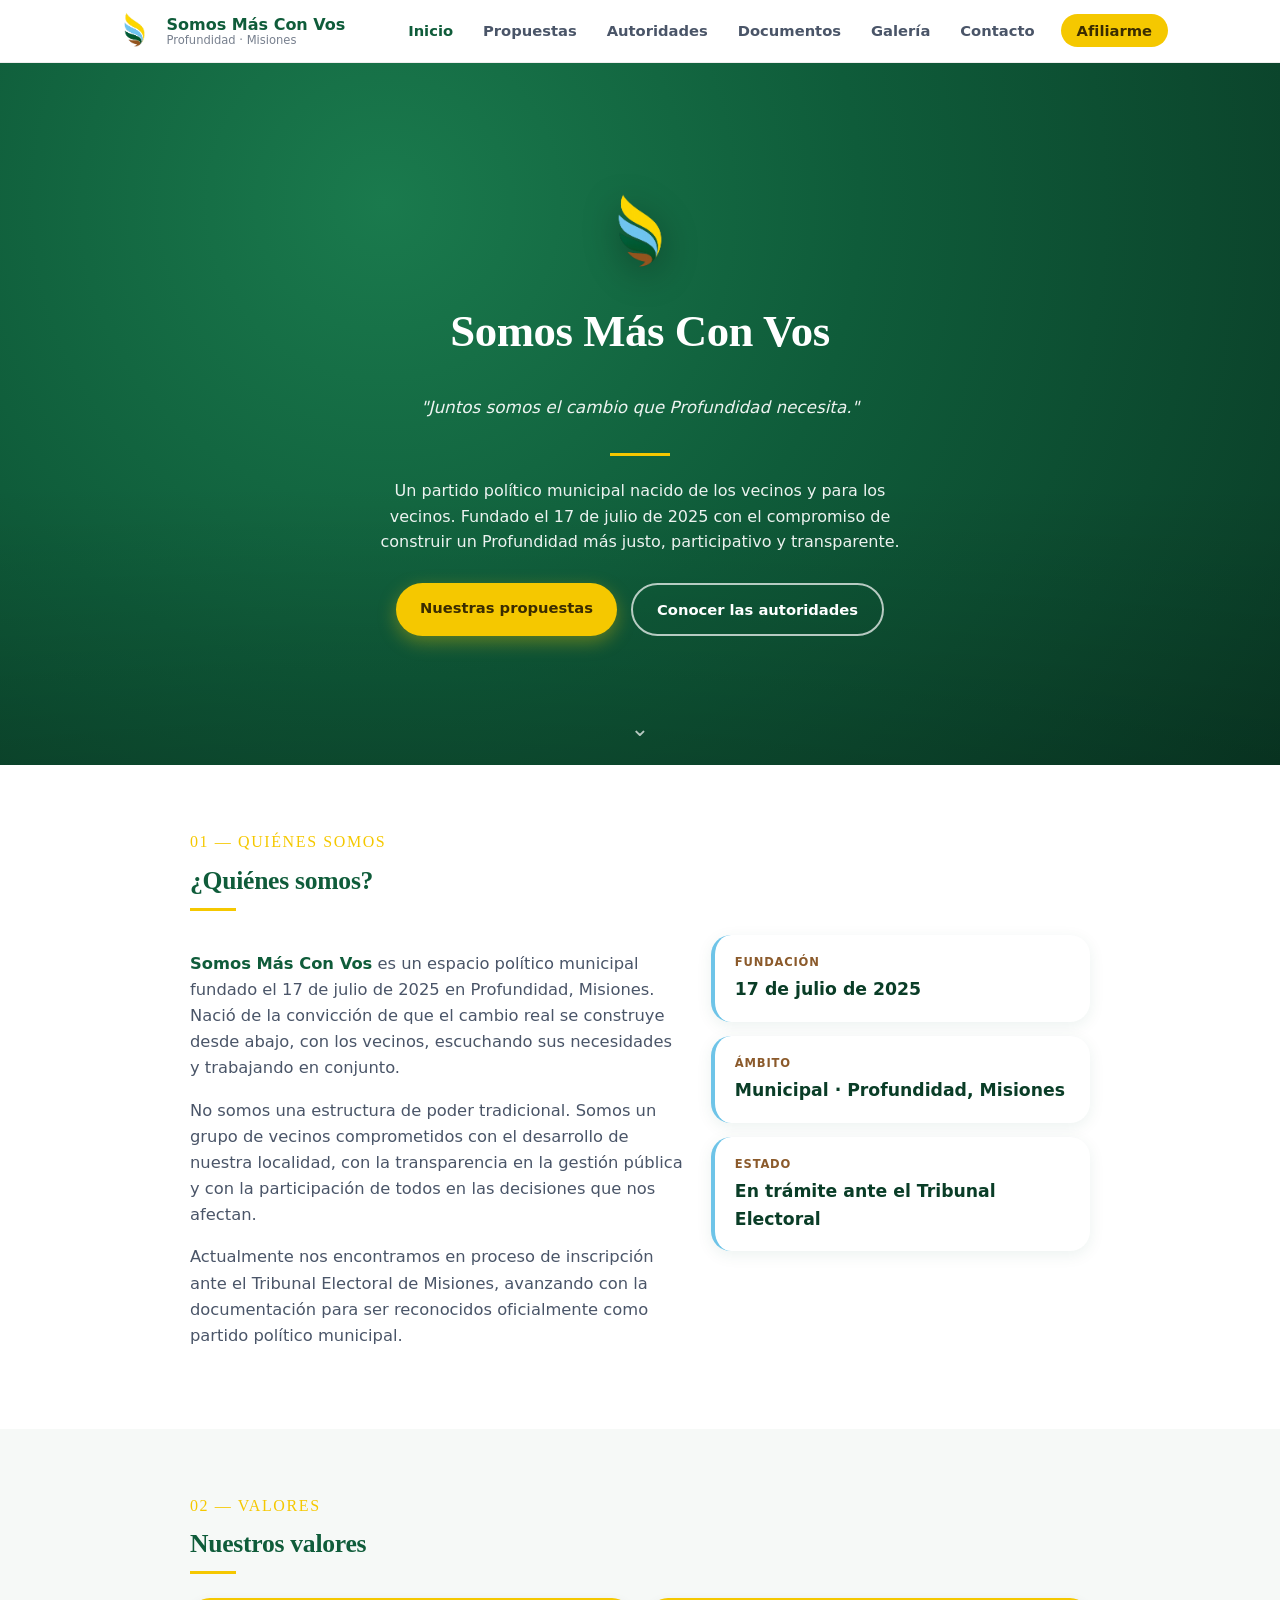
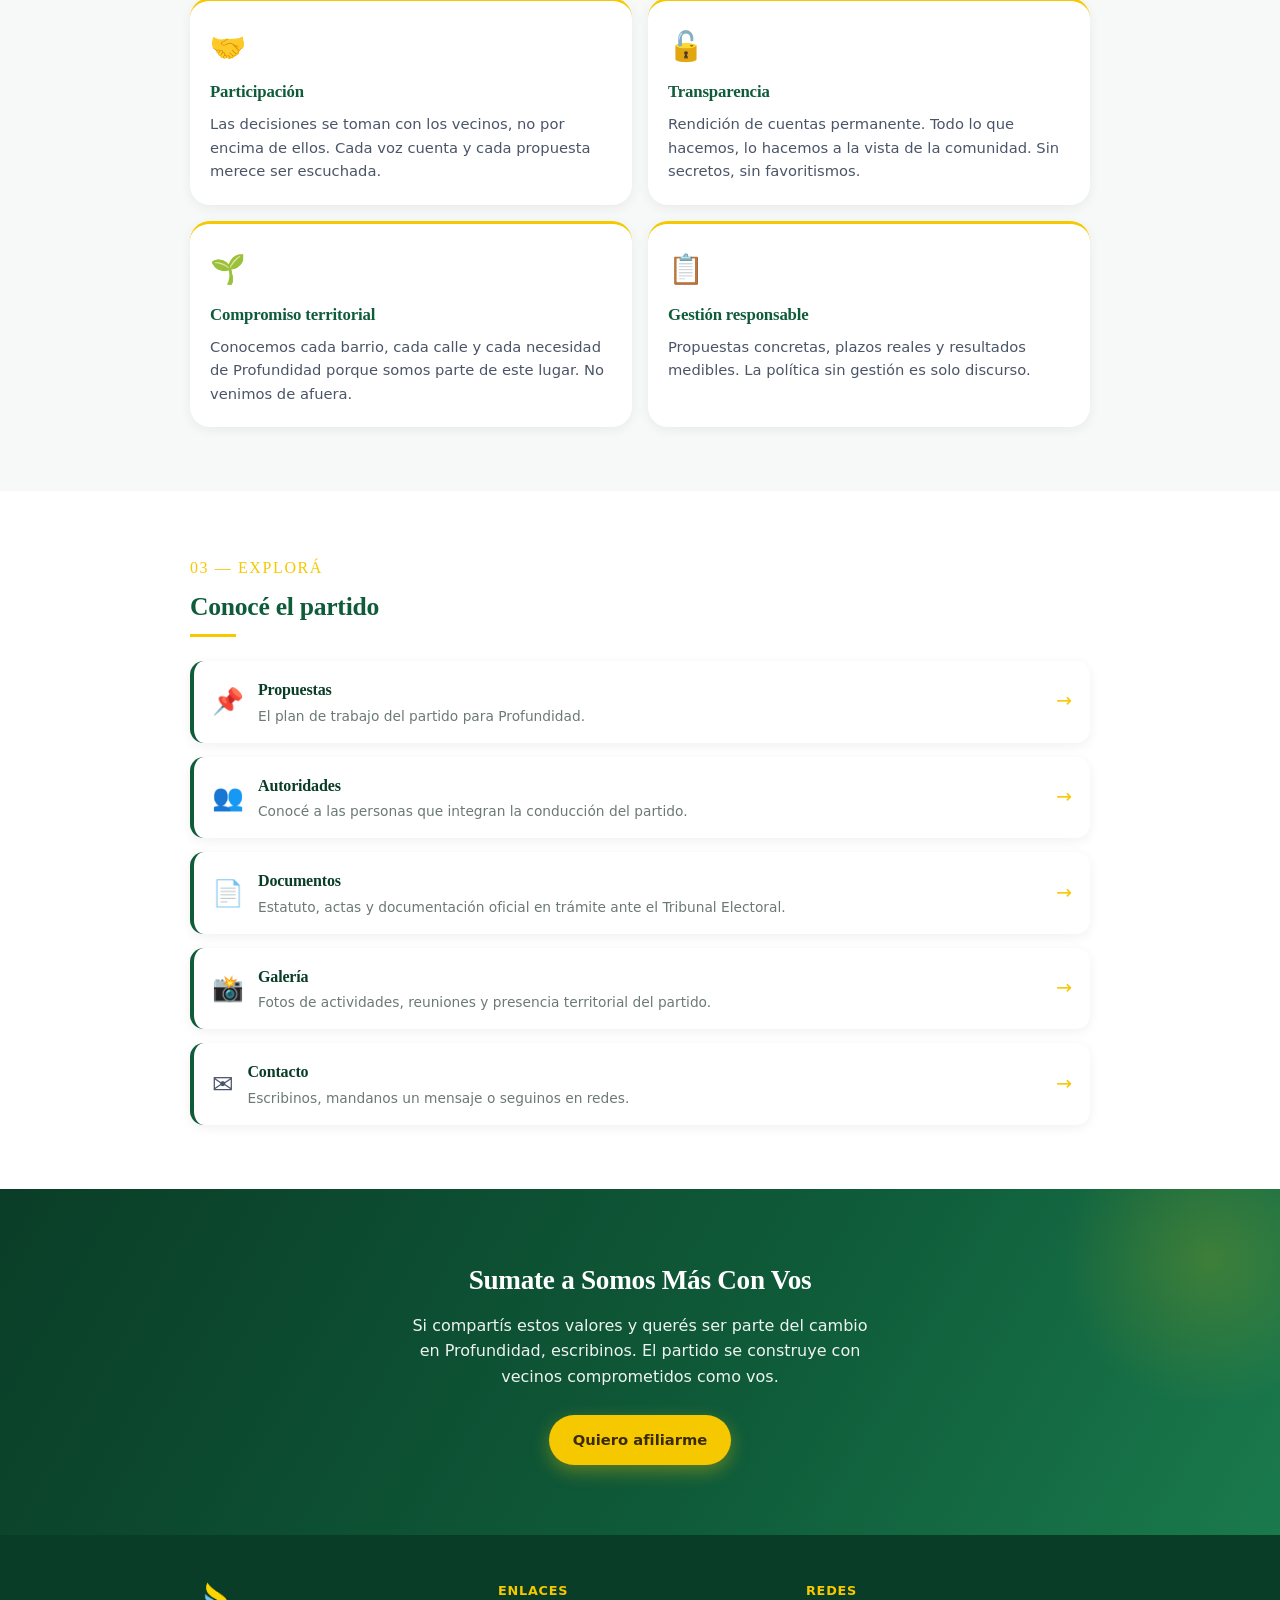
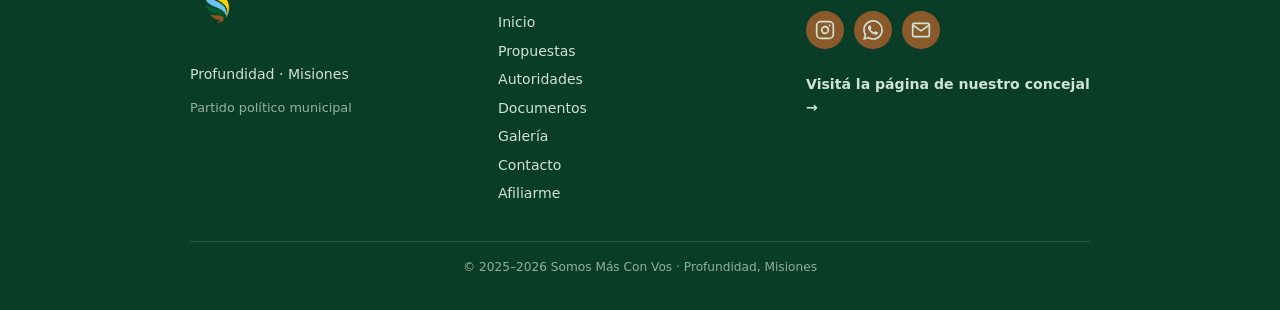
==== commit 0c3340ed: "Replace image icons with SVGs in footer Replaced image icons with SVGs for Instagram, WhatsApp, and " ====
--- a/index.html
+++ b/index.html
@@ -49,7 +49,6 @@
                     <li><a href="galeria.html">Galería</a></li>
                     <li><a href="contacto.html">Contacto</a></li>
                     <li><a href="afiliacion.html" class="somos-nav-afiliarse">Afiliarme</a></li>
-                    <li><a href="https://gabisanchez.com.ar" target="_blank" rel="noopener" class="btn-volver-gabi">Visitá a nuestro concejal →</a></li>
                 </ul>
             </nav>
         </div>
@@ -226,13 +225,13 @@
                 <h4>Redes</h4>
                 <nav class="somos-redes" aria-label="Redes sociales">
                     <a href="https://www.instagram.com/somos.mas.con.vos" target="_blank" rel="noopener" aria-label="Instagram">
-                        <img src="img/instagram.png" alt="Instagram Somos Más Con Vos">
+                        <svg xmlns="http://www.w3.org/2000/svg" width="20" height="20" viewBox="0 0 24 24" fill="none" stroke="currentColor" stroke-width="2" stroke-linecap="round" stroke-linejoin="round"><rect x="2" y="2" width="20" height="20" rx="5" ry="5"/><path d="M16 11.37A4 4 0 1 1 12.63 8 4 4 0 0 1 16 11.37z"/><line x1="17.5" y1="6.5" x2="17.51" y2="6.5"/></svg>
                     </a>
                     <a href="https://wa.me/+5493765148121" target="_blank" rel="noopener" aria-label="WhatsApp">
-                        <img src="img/whatsapp.png" alt="WhatsApp">
+                        <svg xmlns="http://www.w3.org/2000/svg" width="20" height="20" viewBox="0 0 24 24" fill="currentColor"><path d="M17.472 14.382c-.297-.149-1.758-.867-2.03-.967-.273-.099-.471-.148-.67.15-.197.297-.767.966-.94 1.164-.173.199-.347.223-.644.075-.297-.15-1.255-.463-2.39-1.475-.883-.788-1.48-1.761-1.653-2.059-.173-.297-.018-.458.13-.606.134-.133.298-.347.446-.52.149-.174.198-.298.298-.497.099-.198.05-.371-.025-.52-.075-.149-.669-1.612-.916-2.207-.242-.579-.487-.5-.669-.51-.173-.008-.371-.01-.57-.01-.198 0-.52.074-.792.372-.272.297-1.04 1.016-1.04 2.479 0 1.462 1.065 2.875 1.213 3.074.149.198 2.096 3.2 5.077 4.487.709.306 1.262.489 1.694.625.712.227 1.36.195 1.871.118.571-.085 1.758-.719 2.006-1.413.248-.694.248-1.289.173-1.413-.074-.124-.272-.198-.57-.347m-5.421 7.403h-.004a9.87 9.87 0 0 1-5.031-1.378l-.361-.214-3.741.982.998-3.648-.235-.374a9.86 9.86 0 0 1-1.51-5.26c.001-5.45 4.436-9.884 9.888-9.884 2.64 0 5.122 1.03 6.988 2.898a9.825 9.825 0 0 1 2.893 6.994c-.003 5.45-4.437 9.884-9.885 9.884m8.413-18.297A11.815 11.815 0 0 0 12.05 0C5.495 0 .16 5.335.157 11.892c0 2.096.547 4.142 1.588 5.945L.057 24l6.305-1.654a11.882 11.882 0 0 0 5.683 1.448h.005c6.554 0 11.89-5.335 11.893-11.893a11.821 11.821 0 0 0-3.48-8.413z"/></svg>
                     </a>
                     <a href="mailto:contacto.somosmasconvos@gmail.com" aria-label="Email">
-                        <img src="img/email.png" alt="Email">
+                        <svg xmlns="http://www.w3.org/2000/svg" width="20" height="20" viewBox="0 0 24 24" fill="none" stroke="currentColor" stroke-width="2" stroke-linecap="round" stroke-linejoin="round"><path d="M4 4h16c1.1 0 2 .9 2 2v12c0 1.1-.9 2-2 2H4c-1.1 0-2-.9-2-2V6c0-1.1.9-2 2-2z"/><polyline points="22,6 12,13 2,6"/></svg>
                     </a>
                 </nav>
                 <a href="https://gabisanchez.com.ar" target="_blank" rel="noopener" class="volver-gabi">Visitá la página de nuestro concejal →</a>
--- a/somos-estilo.css
+++ b/somos-estilo.css
@@ -211,15 +211,17 @@
 /* ===== RESPONSIVE ===== */
 @media(max-width:780px){
   .somos-nav{
-    position:fixed; top:64px; left:0; right:0; background:#fff;
-    flex-direction:column; padding:14px; box-shadow:0 8px 20px rgba(0,0,0,.08);
-    transform:translateY(-12px); opacity:0; pointer-events:none; transition:var(--transicion);
+    display:none;
+    position:absolute; top:100%; left:0; right:0; background:#fff;
+    flex-direction:column; padding:14px; box-shadow:0 8px 20px rgba(0,0,0,.12);
+    z-index:49;
   }
-  .somos-nav.abierto{transform:translateY(0); opacity:1; pointer-events:auto;}
+  .somos-nav.abierto{display:flex;}
   .somos-nav ul{flex-direction:column; align-items:flex-start; gap:6px; width:100%;}
   .somos-nav ul li{width:100%;}
   .somos-nav a{display:block; width:100%; padding:10px 8px;}
   .somos-hamburguesa{display:flex;}
+  .somos-header{position:sticky; top:0; overflow:visible;}
 }
 
 @media(min-width:720px){
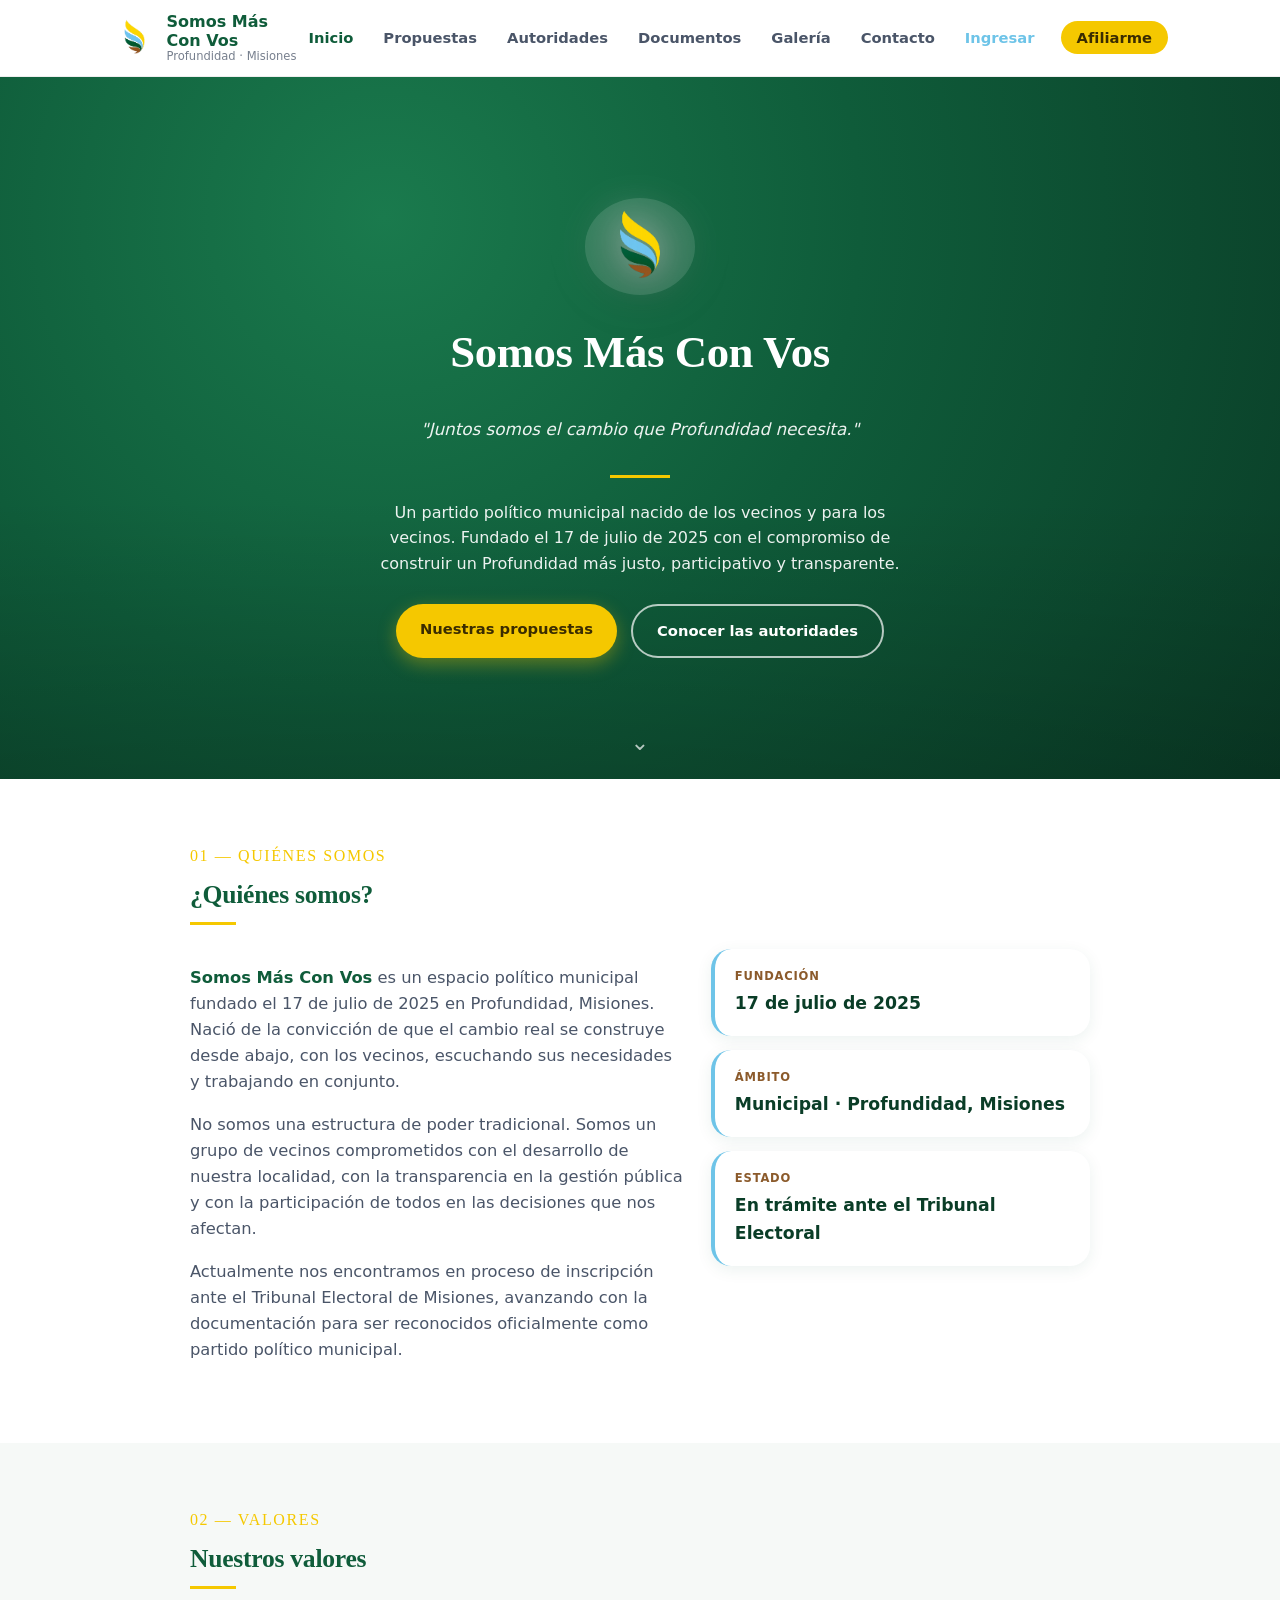
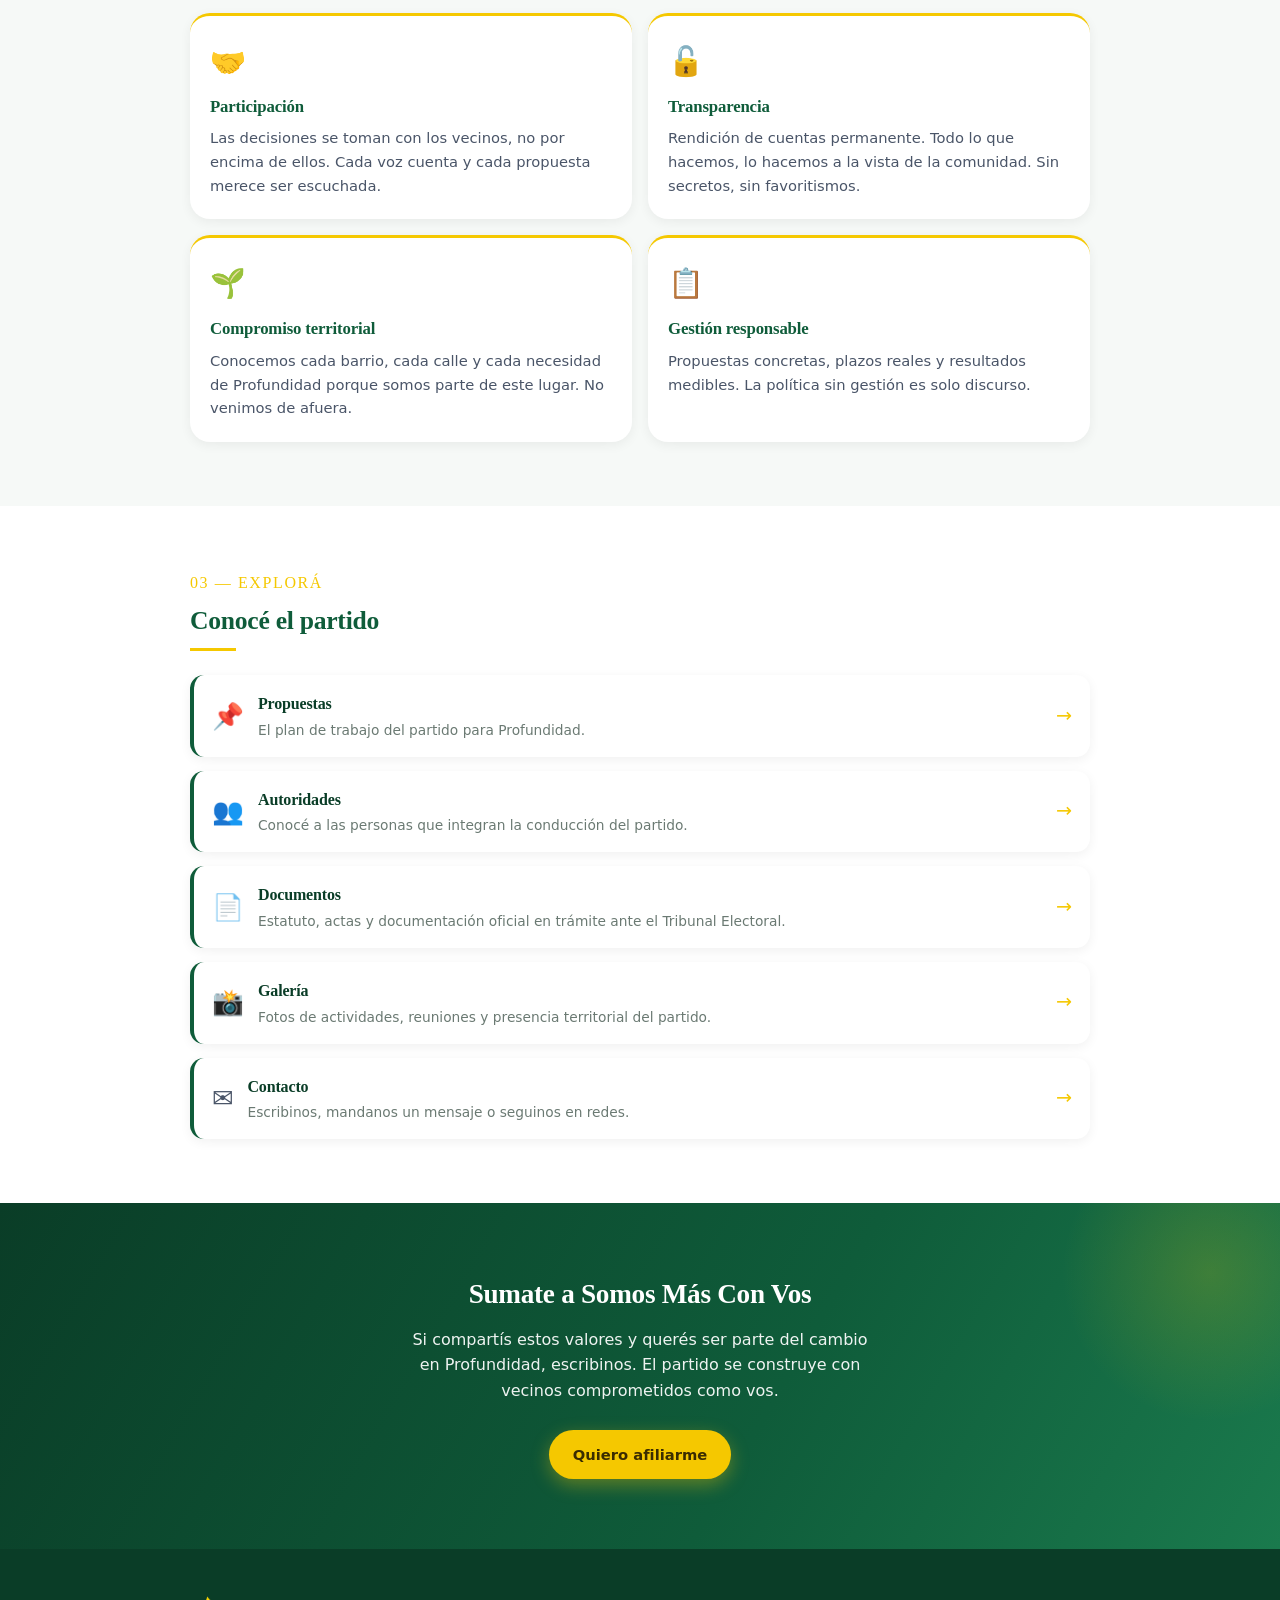
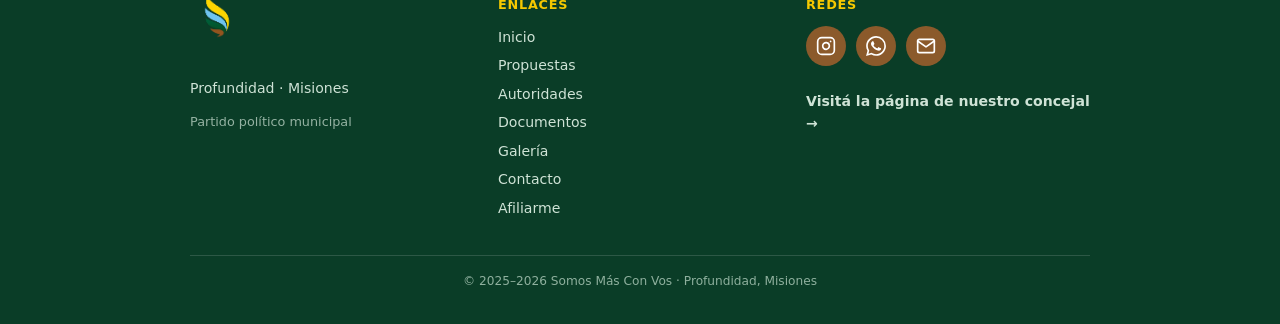
==== commit 6a0d4619: "Agregar acceso al portal de afiliados en el menu de todas las paginas" ====
--- a/index.html
+++ b/index.html
@@ -48,6 +48,7 @@
                     <li><a href="documentos.html">Documentos</a></li>
                     <li><a href="galeria.html">Galería</a></li>
                     <li><a href="contacto.html">Contacto</a></li>
+                    <li><a href="https://afiliados.somosmasconvos.com.ar/portal/login" target="_blank" rel="noopener" style="color:var(--somos-celeste);">Ingresar</a></li>
                     <li><a href="afiliacion.html" class="somos-nav-afiliarse">Afiliarme</a></li>
                 </ul>
             </nav>
--- a/somos-estilo.css
+++ b/somos-estilo.css
@@ -63,8 +63,8 @@
 .somos-logo-nombre{font-weight:800; color:var(--somos-verde); font-size:1rem;}
 .somos-logo-sub{font-size:.72rem; color:var(--somos-gris); opacity:.75;}
 
-.somos-hamburguesa{
-  display:none; flex-direction:column; gap:5px; background:none; border:none; cursor:pointer; padding:6px;
+.somos-hamburguesa-base{
+  flex-direction:column; gap:5px; background:none; border:none; cursor:pointer; padding:6px;
 }
 .somos-hamburguesa span{width:24px; height:2px; background:var(--somos-verde); border-radius:2px; transition:var(--transicion);}
 
@@ -91,11 +91,16 @@
 }
 .somos-hero > *{position:relative; z-index:2;}
 .somos-hero-logo{
-  width:96px; margin:0 auto 22px; display:block;
-  filter:drop-shadow(0 8px 18px rgba(0,0,0,.35));
-  animation:somos-flotar 5s ease-in-out infinite;
-}
-@keyframes somos-flotar{0%,100%{transform:translateY(0);} 50%{transform:translateY(-8px);}}
+  width:110px; margin:0 auto 22px; display:block;
+  filter:drop-shadow(0 0 18px rgba(255,255,255,.55)) drop-shadow(0 8px 18px rgba(0,0,0,.35));
+  animation:somos-flotar 4s ease-in-out infinite, somos-brillo 6s ease-in-out infinite;
+  background:rgba(255,255,255,.12);
+  border-radius:50%;
+  padding:10px;
+}
+@keyframes somos-flotar{0%,100%{transform:translateY(0) rotate(0deg);} 50%{transform:translateY(-10px) rotate(3deg);}}
+@keyframes somos-brillo{0%,100%{filter:drop-shadow(0 0 12px rgba(255,255,255,.4)) drop-shadow(0 8px 18px rgba(0,0,0,.3));} 50%{filter:drop-shadow(0 0 28px rgba(255,255,255,.85)) drop-shadow(0 8px 24px rgba(0,0,0,.4));}}
+
 .somos-hero h1{font-size:clamp(2rem,7vw,2.8rem); margin-bottom:10px;}
 .somos-hero .frase{font-size:1.05rem; font-style:italic; opacity:.92; margin-bottom:14px;}
 .somos-hero .somos-linea{width:60px; height:3px; background:var(--somos-amarillo); margin:18px auto 22px;}
@@ -195,11 +200,12 @@
 
 .somos-redes{display:flex; gap:10px; margin-top:4px;}
 .somos-redes a{
-  width:38px; height:38px; border-radius:50%; background:var(--somos-marron);
+  width:40px; height:40px; border-radius:50%; background:var(--somos-marron);
   display:flex; align-items:center; justify-content:center; transition:transform var(--transicion);
+  color:#fff;
 }
 .somos-redes a:hover{transform:translateY(-3px) scale(1.05);}
-.somos-redes img{width:18px; height:18px; filter:brightness(0) invert(1);}
+.somos-redes a svg{width:20px; height:20px;}
 
 .volver-gabi{display:inline-block; margin-top:18px; color:var(--somos-amarillo); font-weight:600; font-size:.88rem;}
 
@@ -209,21 +215,41 @@
 }
 
 /* ===== RESPONSIVE ===== */
-@media(max-width:780px){
+
+/* Por defecto (mobile): hamburguesa visible, nav oculto */
+.somos-hamburguesa{
+  display:flex; flex-direction:column; gap:5px; background:none; border:none; cursor:pointer; padding:6px;
+}
+.somos-nav{
+  display:none;
+  position:absolute; top:100%; left:0; right:0; background:#fff;
+  flex-direction:column; padding:14px; box-shadow:0 8px 20px rgba(0,0,0,.12);
+  z-index:49;
+}
+.somos-nav.abierto{display:flex;}
+.somos-nav ul{flex-direction:column; align-items:flex-start; gap:6px; width:100%; list-style:none; margin:0; padding:0;}
+.somos-nav ul li{width:100%;}
+.somos-nav a{display:block; width:100%; padding:10px 8px;}
+.somos-header{position:sticky; top:0; overflow:visible;}
+
+/* Desktop: nav horizontal, hamburguesa oculto */
+@media(min-width:900px){
+  .somos-hamburguesa{display:none;}
   .somos-nav{
-    display:none;
-    position:absolute; top:100%; left:0; right:0; background:#fff;
-    flex-direction:column; padding:14px; box-shadow:0 8px 20px rgba(0,0,0,.12);
-    z-index:49;
+    display:flex !important;
+    position:static;
+    flex-direction:row;
+    padding:0;
+    box-shadow:none;
+    background:transparent;
+    z-index:auto;
   }
-  .somos-nav.abierto{display:flex;}
-  .somos-nav ul{flex-direction:column; align-items:flex-start; gap:6px; width:100%;}
-  .somos-nav ul li{width:100%;}
-  .somos-nav a{display:block; width:100%; padding:10px 8px;}
-  .somos-hamburguesa{display:flex;}
-  .somos-header{position:sticky; top:0; overflow:visible;}
-}
-
+  .somos-nav ul{flex-direction:row; align-items:center; gap:22px; width:auto;}
+  .somos-nav ul li{width:auto;}
+  .somos-nav a{display:inline; width:auto; padding:8px 4px;}
+}
+
+/* Grillas para pantallas medianas */
 @media(min-width:720px){
   .somos-quienes-grid{grid-template-columns:1.3fr 1fr;}
   .somos-cards{grid-template-columns:1fr 1fr;}
